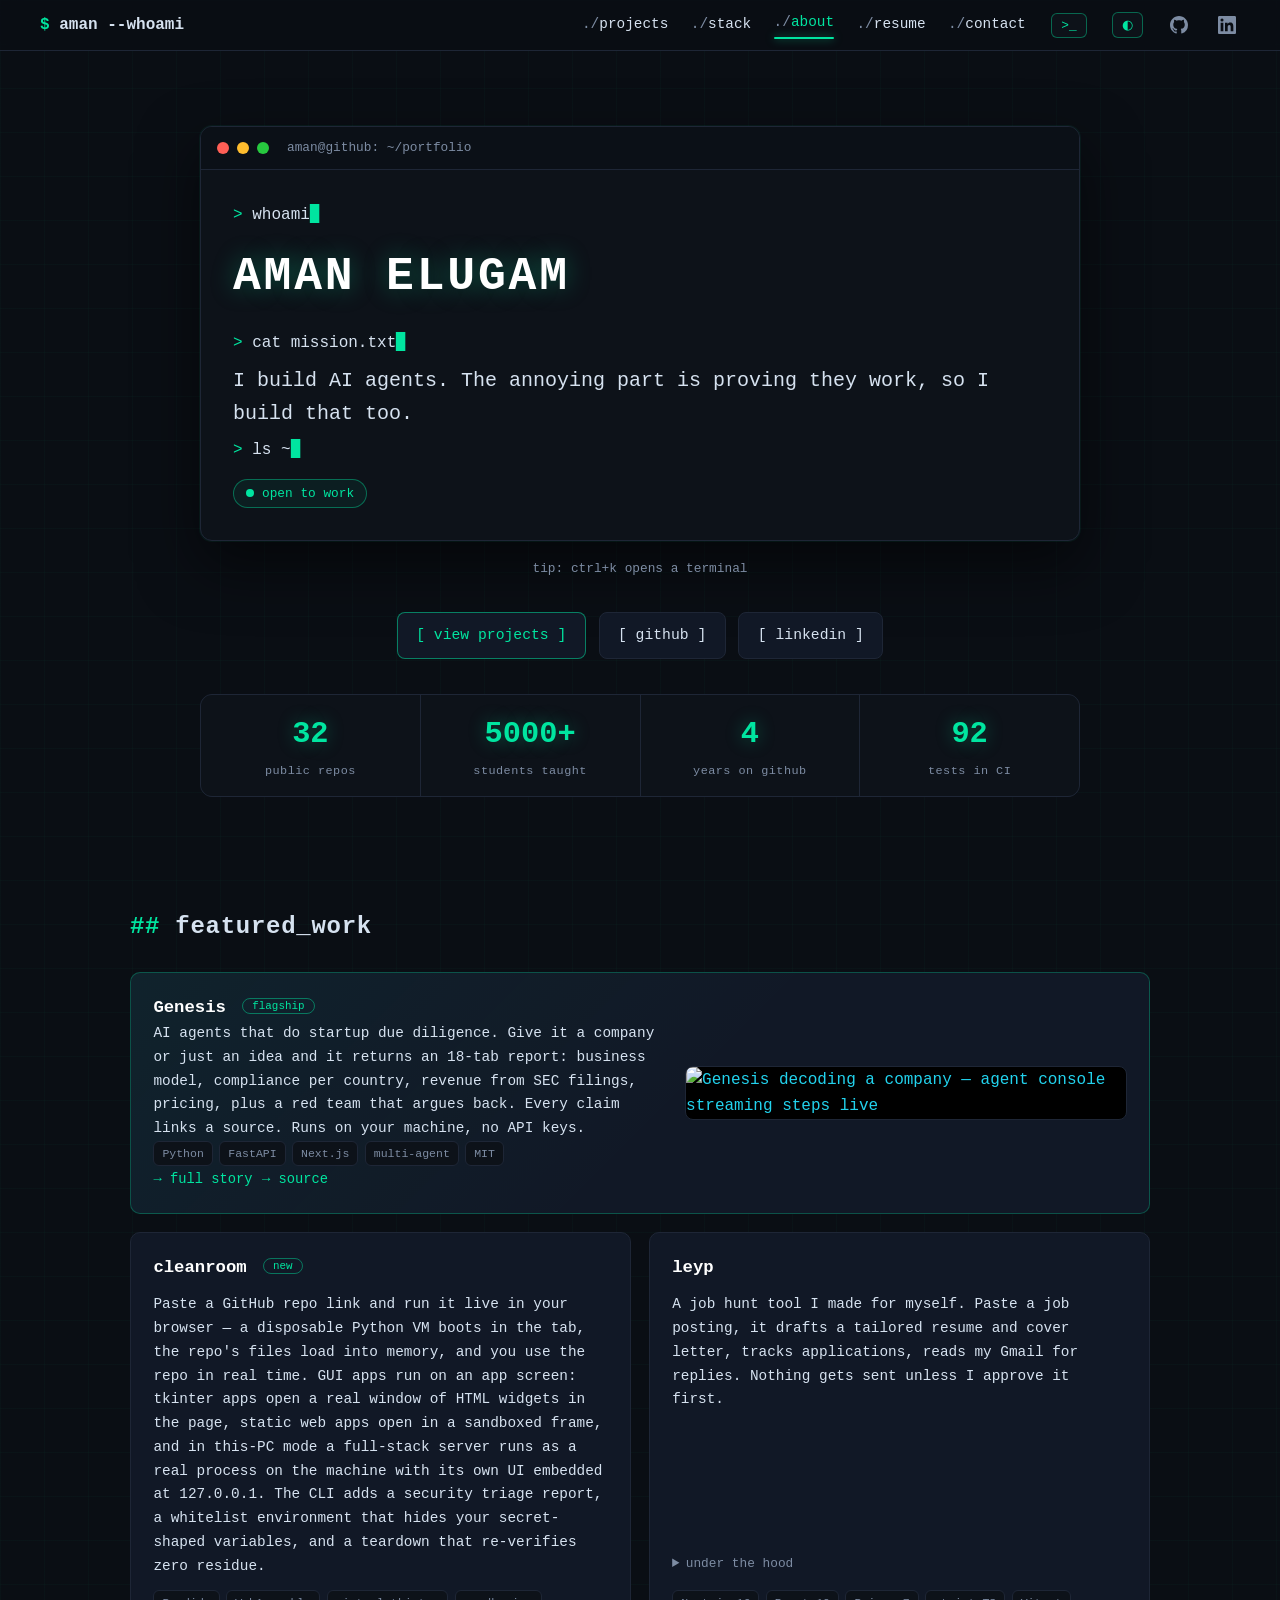
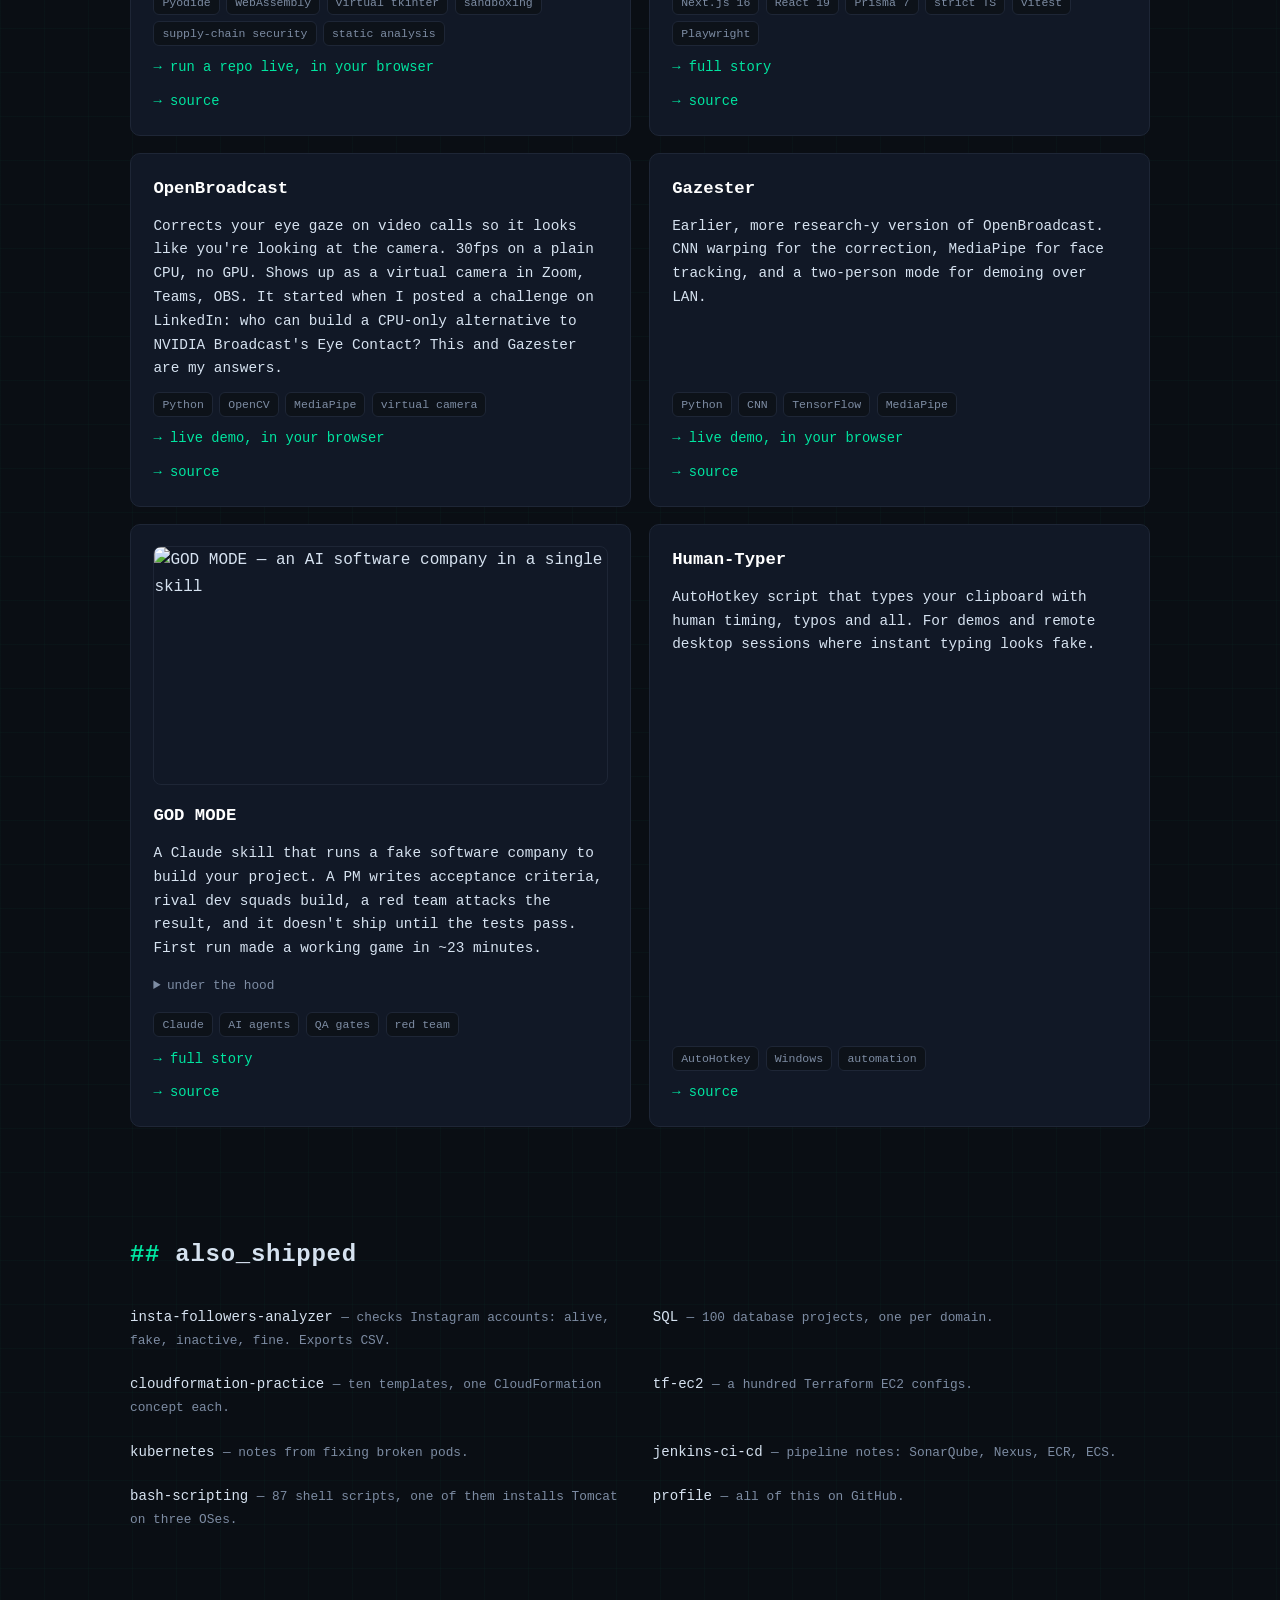
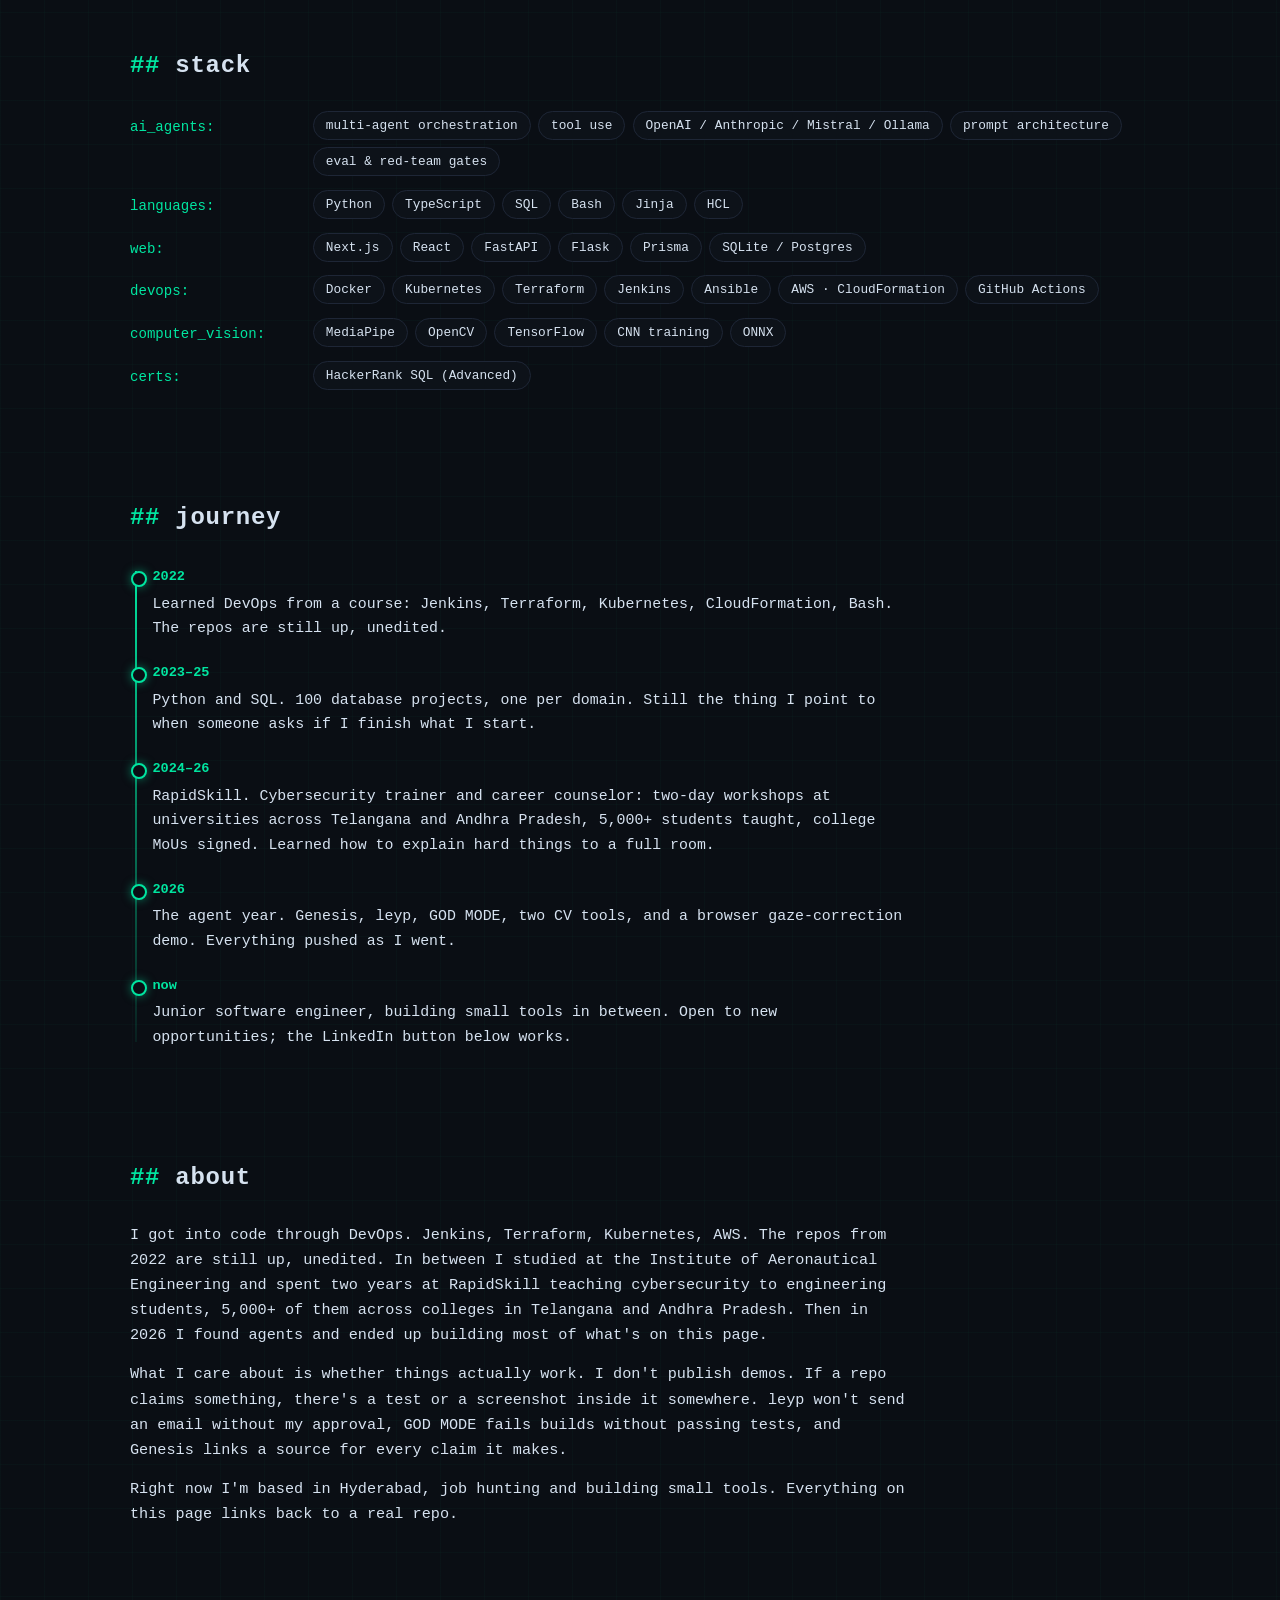
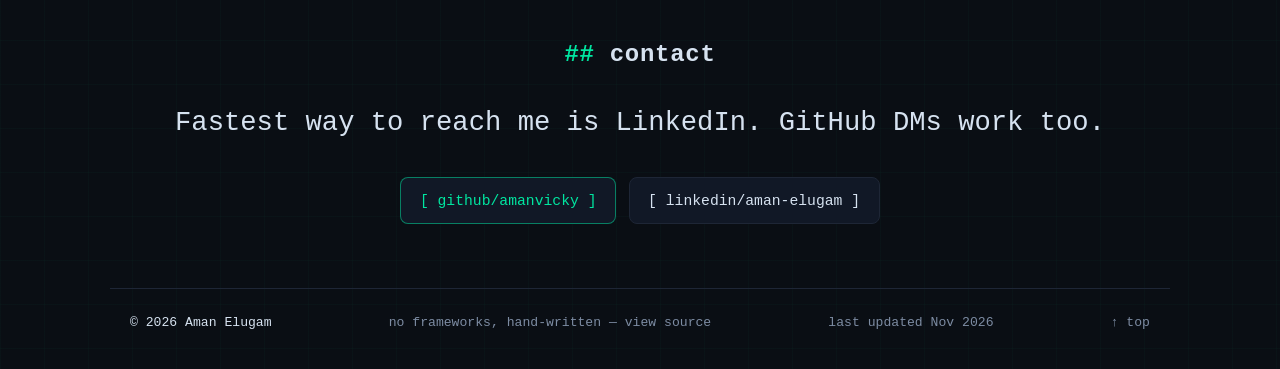
==== index.html @ ccb72e7d "stats: 92 tests in CI (bridge app-proxy test joins); resume syncs to 37" ====
<!DOCTYPE html>
<html lang="en">
<head>
  <meta charset="UTF-8">
  <meta name="viewport" content="width=device-width, initial-scale=1.0">
  <title>Aman Elugam — Agentic AI Engineer</title>
  <meta name="description" content="AI agents and tools by Aman Elugam: Genesis, leyp, GOD MODE, OpenBroadcast. All open on GitHub, all tested.">
  <meta name="theme-color" content="#0a0e14">

  <!-- Open Graph / social -->
  <meta property="og:type" content="website">
  <meta property="og:title" content="Aman Elugam — Agentic AI Engineer">
  <meta property="og:description" content="Most AI demos stop at &quot;it should work&quot;. Mine end with test output, screenshots, or a source link.">
  <meta property="og:image" content="https://amanvicky.github.io/og-image.png">
  <meta property="og:url" content="https://amanvicky.github.io/">
  <meta name="twitter:card" content="summary_large_image">
  <meta name="twitter:title" content="Aman Elugam — Agentic AI Engineer">
  <meta name="twitter:description" content="Most AI demos stop at &quot;it should work&quot;. Mine end with test output, screenshots, or a source link.">
  <meta name="twitter:image" content="https://amanvicky.github.io/og-image.png">
  <link rel="preconnect" href="https://api.github.com">
  <link rel="dns-prefetch" href="https://raw.githubusercontent.com">
  <script type="application/ld+json">
  {
    "@context": "https://schema.org",
    "@type": "Person",
    "name": "Aman Elugam",
    "url": "https://amanvicky.github.io/",
    "jobTitle": "Agentic AI Engineer",
    "sameAs": ["https://github.com/amanvicky", "https://www.linkedin.com/in/aman-elugam/"],
    "knowsAbout": ["AI agents", "Python", "TypeScript", "FastAPI", "Next.js", "DevOps", "Computer Vision"]
  }
  </script>

  <link rel="icon" href="data:image/svg+xml,%3Csvg xmlns='http://www.w3.org/2000/svg' viewBox='0 0 64 64'%3E%3Crect width='64' height='64' rx='12' fill='%230a0e14'/%3E%3Ctext x='12' y='42' font-family='monospace' font-size='26' fill='%2300e5a0'%3E%26gt;_%3C/text%3E%3C/svg%3E">
  <link rel="stylesheet" href="styles.css?v=8">
</head>
<body>

  <nav class="nav" id="top">
    <a class="nav-logo" href="#top"><span class="prompt">$</span> aman --whoami</a>
    <div class="nav-links">
      <a href="#projects"><span class="dim">./</span>projects</a>
      <a href="#stack"><span class="dim">./</span>stack</a>
      <a href="#about"><span class="dim">./</span>about</a>
      <a href="resume.html"><span class="dim">./</span>resume</a>
      <a href="#contact"><span class="dim">./</span>contact</a>
      <button class="nav-term" id="termBtn" aria-label="Open interactive terminal (Ctrl+K)">&gt;_</button>
      <button class="nav-term" id="themeBtn" aria-label="Change theme">◐</button>
      <a class="nav-icon" href="https://github.com/amanvicky" target="_blank" rel="noopener" aria-label="GitHub">
        <svg width="18" height="18" viewBox="0 0 16 16" fill="currentColor" aria-hidden="true"><path d="M8 0C3.58 0 0 3.58 0 8c0 3.54 2.29 6.53 5.47 7.59.4.07.55-.17.55-.38 0-.19-.01-.82-.01-1.49-2.01.37-2.53-.49-2.69-.94-.09-.23-.48-.94-.82-1.13-.28-.15-.68-.52-.01-.53.63-.01 1.08.58 1.23.82.72 1.21 1.87.87 2.33.66.07-.52.28-.87.51-1.07-1.78-.2-3.64-.89-3.64-3.95 0-.87.31-1.59.82-2.15-.08-.2-.36-1.02.08-2.12 0 0 .67-.21 2.2.82.64-.18 1.32-.27 2-.27s1.36.09 2 .27c1.53-1.04 2.2-.82 2.2-.82.44 1.1.16 1.92.08 2.12.51.56.82 1.27.82 2.15 0 3.07-1.87 3.75-3.65 3.95.29.25.54.73.54 1.48 0 1.07-.01 1.93-.01 2.2 0 .21.15.46.55.38A8.01 8.01 0 0 0 16 8c0-4.42-3.58-8-8-8z"/></svg>
      </a>
      <a class="nav-icon" href="https://www.linkedin.com/in/aman-elugam/" target="_blank" rel="noopener" aria-label="LinkedIn">
        <svg width="18" height="18" viewBox="0 0 24 24" fill="currentColor" aria-hidden="true"><path d="M20.45 20.45h-3.55v-5.57c0-1.33-.03-3.04-1.85-3.04-1.86 0-2.14 1.45-2.14 2.94v5.67H9.35V9h3.41v1.56h.05c.47-.9 1.63-1.85 3.36-1.85 3.6 0 4.27 2.37 4.27 5.46v6.28zM5.34 7.43a2.06 2.06 0 1 1 0-4.12 2.06 2.06 0 0 1 0 4.12zM7.12 20.45H3.55V9h3.57v11.45zM22.22 0H1.77C.79 0 0 .77 0 1.72v20.55C0 23.23.79 24 1.77 24h20.45c.98 0 1.78-.77 1.78-1.73V1.72C24 .77 23.2 0 22.22 0z"/></svg>
      </a>
    </div>
  </nav>

  <header class="hero">
    <div class="terminal reveal">
      <div class="terminal-bar">
        <span class="dot dot-r"></span><span class="dot dot-y"></span><span class="dot dot-g"></span>
        <span class="terminal-title">aman@github: ~/portfolio</span>
      </div>
      <div class="terminal-body">
        <p><span class="prompt">&gt;</span> <span class="boot-cmd" data-cmd="whoami"></span><span class="cursor" aria-hidden="true">▊</span></p>
        <h1 class="hero-name boot-block">AMAN ELUGAM</h1>
        <p><span class="prompt">&gt;</span> <span class="boot-cmd" data-cmd="cat mission.txt"></span><span class="cursor" aria-hidden="true">▊</span></p>
        <p class="hero-mission boot-block">I build AI agents. The annoying part is proving they work, so I build that too.</p>
        <p><span class="prompt">&gt;</span> <span class="boot-cmd" data-cmd="ls ~/roles"></span><span class="cursor" aria-hidden="true">▊</span><br><span class="typed" data-roles='["agent architect","cv engineer","full-stack builder","devops"]' aria-live="off"></span><noscript>agent architect · cv engineer · full-stack builder · devops</noscript></p>
        <p class="open-badge"><span class="pulse" aria-hidden="true"></span>open to work</p>
      </div>
    </div>
    <p class="term-hint dim reveal">tip: ctrl+k opens a terminal</p>
    <div class="hero-cta reveal">
      <a class="btn btn-primary" href="#projects">[ view projects ]</a>
      <a class="btn" href="https://github.com/amanvicky" target="_blank" rel="noopener">[ github ]</a>
      <a class="btn" href="https://www.linkedin.com/in/aman-elugam/" target="_blank" rel="noopener">[ linkedin ]</a>
    </div>
    <div class="stats reveal" aria-label="GitHub stats">
      <div class="stat"><span class="stat-num" data-stat="repos">32</span><span class="stat-label">public repos</span></div>
      <div class="stat"><span class="stat-num" data-stat="students">5000+</span><span class="stat-label">students taught</span></div>
      <div class="stat"><span class="stat-num" data-stat="years">4</span><span class="stat-label">years on github</span></div>
      <div class="stat"><span class="stat-num" data-stat="tests">92</span><span class="stat-label">tests in CI</span></div>
    </div>
  </header>

  <main>
    <section class="section" id="projects">
      <h2 class="section-title"><span class="prompt">##</span> featured_work</h2>

      <article class="card card-wide reveal" data-repo="Genesis-Business-Decoding-Engine">
        <div class="card-wide-text">
          <div class="card-head">
            <h3>Genesis <span class="badge">flagship</span></h3>
            <span class="stars" data-stars aria-label="GitHub stars"></span>
          </div>
          <p class="card-desc">AI agents that do startup due diligence. Give it a company or just an idea and it returns an 18-tab report: business model, compliance per country, revenue from SEC filings, pricing, plus a red team that argues back. Every claim links a source. Runs on your machine, no API keys.</p>
          <div class="tags">
            <span>Python</span><span>FastAPI</span><span>Next.js</span><span>multi-agent</span><span>MIT</span>
          </div>
          <a class="card-link" href="genesis.html" style="color:var(--green)">→ full story</a>
          <a class="card-link" href="https://github.com/amanvicky/Genesis-Business-Decoding-Engine" target="_blank" rel="noopener">→ source</a>
        </div>
        <a class="card-wide-media" href="https://github.com/amanvicky/Genesis-Business-Decoding-Engine" target="_blank" rel="noopener" aria-label="Open Genesis repository">
          <img src="https://raw.githubusercontent.com/amanvicky/Genesis-Business-Decoding-Engine/main/docs/genesis-demo.gif" alt="Genesis decoding a company — agent console streaming steps live" loading="lazy">
        </a>
      </article>

      <div class="grid">
        <article class="card reveal" data-repo="cleanroom">
          <div class="card-head">
            <h3>cleanroom <span class="badge">new</span></h3>
            <span class="stars" data-stars aria-label="GitHub stars"></span>
          </div>
          <p class="card-desc">Paste a GitHub repo link and run it live in your browser — a disposable Python VM boots in the tab, the repo's files load into memory, and you use the repo in real time. GUI apps run on an app screen: tkinter apps open a real window of HTML widgets in the page, static web apps open in a sandboxed frame, and in this-PC mode a full-stack server runs as a real process on the machine with its own UI embedded at 127.0.0.1. The CLI adds a security triage report, a whitelist environment that hides your secret-shaped variables, and a teardown that re-verifies zero residue.</p>
          <div class="tags"><span>Pyodide</span><span>WebAssembly</span><span>virtual tkinter</span><span>sandboxing</span><span>supply-chain security</span><span>static analysis</span></div>
          <a class="card-link" href="https://amanvicky.github.io/cleanroom/" target="_blank" rel="noopener" style="color:var(--green)">→ run a repo live, in your browser</a>
          <a class="card-link" href="https://github.com/amanvicky/cleanroom" target="_blank" rel="noopener">→ source</a>
        </article>

        <article class="card reveal" data-repo="leyp">
          <div class="card-head">
            <h3>leyp</h3>
            <span class="stars" data-stars aria-label="GitHub stars"></span>
          </div>
          <p class="card-desc">A job hunt tool I made for myself. Paste a job posting, it drafts a tailored resume and cover letter, tracks applications, reads my Gmail for replies. Nothing gets sent unless I approve it first.</p>
          <details class="arch">
            <summary>under the hood</summary>
            <pre>$ leyp
posting → extract requirements → match report → tailored resume + letter
refine  → chat with undo → version history
agent   → nightly scan scores new postings → approve / dismiss queue
inbox   → Gmail sync → reply classification → flagged-gap drafts
guard   → argon2id + JWE sessions · Google OAuth · free/busy calendar</pre>
          </details>
          <div class="tags"><span>Next.js 16</span><span>React 19</span><span>Prisma 7</span><span>strict TS</span><span>Vitest</span><span>Playwright</span></div>
          <a class="card-link" href="leyp.html" style="color:var(--green)">→ full story</a>
          <a class="card-link" href="https://github.com/amanvicky/leyp" target="_blank" rel="noopener">→ source</a>
        </article>

        <article class="card reveal" data-repo="Open-Broadcast">
          <div class="card-head">
            <h3>OpenBroadcast</h3>
            <span class="stars" data-stars aria-label="GitHub stars"></span>
          </div>
          <p class="card-desc">Corrects your eye gaze on video calls so it looks like you're looking at the camera. 30fps on a plain CPU, no GPU. Shows up as a virtual camera in Zoom, Teams, OBS. It started when I posted a challenge on LinkedIn: who can build a CPU-only alternative to NVIDIA Broadcast's Eye Contact? This and Gazester are my answers.</p>
          <div class="tags"><span>Python</span><span>OpenCV</span><span>MediaPipe</span><span>virtual camera</span></div>
          <a class="card-link" href="https://amanvicky.github.io/openbroadcast-web/" target="_blank" rel="noopener" style="color:var(--green)">→ live demo, in your browser</a>
          <a class="card-link" href="https://github.com/amanvicky/Open-Broadcast" target="_blank" rel="noopener">→ source</a>
        </article>

        <article class="card reveal" data-repo="Gazester">
          <div class="card-head">
            <h3>Gazester</h3>
            <span class="stars" data-stars aria-label="GitHub stars"></span>
          </div>
          <p class="card-desc">Earlier, more research-y version of OpenBroadcast. CNN warping for the correction, MediaPipe for face tracking, and a two-person mode for demoing over LAN.</p>
          <div class="tags"><span>Python</span><span>CNN</span><span>TensorFlow</span><span>MediaPipe</span></div>
          <a class="card-link" href="https://amanvicky.github.io/openbroadcast-web/" target="_blank" rel="noopener" style="color:var(--green)">→ live demo, in your browser</a>
          <a class="card-link" href="https://github.com/amanvicky/Gazester" target="_blank" rel="noopener">→ source</a>
        </article>

        <article class="card reveal" data-repo="Skill-God-Mode">
          <img class="card-thumb" src="https://raw.githubusercontent.com/amanvicky/Skill-God-Mode/main/social-card.png" alt="GOD MODE — an AI software company in a single skill" loading="lazy">
          <div class="card-head">
            <h3>GOD MODE</h3>
            <span class="stars" data-stars aria-label="GitHub stars"></span>
          </div>
          <p class="card-desc">A Claude skill that runs a fake software company to build your project. A PM writes acceptance criteria, rival dev squads build, a red team attacks the result, and it doesn't ship until the tests pass. First run made a working game in ~23 minutes.</p>
          <details class="arch">
            <summary>under the hood</summary>
            <pre>$ god-mode "build X"
PM      → machine-checkable acceptance criteria → dod.sh (ship = exit 0)
squads  → rival dev teams race; judge harvests the winner
assault → QA · SRE chaos · security · red team (7 personas) · auditors
CEO     → scores 0–10 against the bar (8.5) · below → fix-list loop
ship    → watcher monitors deps for drift/CVEs · pipeline self-patches</pre>
          </details>
          <div class="tags"><span>Claude</span><span>AI agents</span><span>QA gates</span><span>red team</span></div>
          <a class="card-link" href="godmode.html" style="color:var(--green)">→ full story</a>
          <a class="card-link" href="https://github.com/amanvicky/Skill-God-Mode" target="_blank" rel="noopener">→ source</a>
        </article>

        <article class="card reveal" data-repo="Human-Typer">
          <div class="card-head">
            <h3>Human-Typer</h3>
            <span class="stars" data-stars aria-label="GitHub stars"></span>
          </div>
          <p class="card-desc">AutoHotkey script that types your clipboard with human timing, typos and all. For demos and remote desktop sessions where instant typing looks fake.</p>
          <div class="tags"><span>AutoHotkey</span><span>Windows</span><span>automation</span></div>
          <a class="card-link" href="https://github.com/amanvicky/Human-Typer" target="_blank" rel="noopener">→ source</a>
        </article>
      </div>
    </section>

    <section class="section" id="also">
      <h2 class="section-title"><span class="prompt">##</span> also_shipped</h2>
      <div class="also reveal">
        <a href="https://github.com/amanvicky/Insta-followers-analyzer">insta-followers-analyzer <span class="dim">— checks Instagram accounts: alive, fake, inactive, fine. Exports CSV.</span></a>
        <a href="https://github.com/amanvicky/SQL">SQL <span class="dim">— 100 database projects, one per domain.</span></a>
        <a href="https://github.com/amanvicky/cloudformation-practice">cloudformation-practice <span class="dim">— ten templates, one CloudFormation concept each.</span></a>
        <a href="https://github.com/amanvicky/Tf-EC2">tf-ec2 <span class="dim">— a hundred Terraform EC2 configs.</span></a>
        <a href="https://github.com/amanvicky/kubernetes">kubernetes <span class="dim">— notes from fixing broken pods.</span></a>
        <a href="https://github.com/amanvicky/Jenkins-CI-CD">jenkins-ci-cd <span class="dim">— pipeline notes: SonarQube, Nexus, ECR, ECS.</span></a>
        <a href="https://github.com/amanvicky/Bash-scripting">bash-scripting <span class="dim">— 87 shell scripts, one of them installs Tomcat on three OSes.</span></a>
        <a href="https://github.com/amanvicky/amanvicky">profile <span class="dim">— all of this on GitHub.</span></a>
      </div>
    </section>

    <section class="section" id="stack">
      <h2 class="section-title"><span class="prompt">##</span> stack</h2>
      <div class="stack reveal">
        <div class="stack-row"><span class="stack-key">ai_agents:</span>
          <div class="chips"><span>multi-agent orchestration</span><span>tool use</span><span>OpenAI / Anthropic / Mistral / Ollama</span><span>prompt architecture</span><span>eval &amp; red-team gates</span></div>
        </div>
        <div class="stack-row"><span class="stack-key">languages:</span>
          <div class="chips"><span>Python</span><span>TypeScript</span><span>SQL</span><span>Bash</span><span>Jinja</span><span>HCL</span></div>
        </div>
        <div class="stack-row"><span class="stack-key">web:</span>
          <div class="chips"><span>Next.js</span><span>React</span><span>FastAPI</span><span>Flask</span><span>Prisma</span><span>SQLite / Postgres</span></div>
        </div>
        <div class="stack-row"><span class="stack-key">devops:</span>
          <div class="chips"><span>Docker</span><span>Kubernetes</span><span>Terraform</span><span>Jenkins</span><span>Ansible</span><span>AWS · CloudFormation</span><span>GitHub Actions</span></div>
        </div>
        <div class="stack-row"><span class="stack-key">computer_vision:</span>
          <div class="chips"><span>MediaPipe</span><span>OpenCV</span><span>TensorFlow</span><span>CNN training</span><span>ONNX</span></div>
        </div>
        <div class="stack-row"><span class="stack-key">certs:</span>
          <div class="chips"><span>HackerRank SQL (Advanced)</span></div>
        </div>
      </div>
    </section>

    <section class="section" id="journey">
      <h2 class="section-title"><span class="prompt">##</span> journey</h2>
      <ol class="timeline reveal">
        <li>
          <span class="tl-year">2022</span>
          <div class="tl-body">Learned DevOps from a course: Jenkins, Terraform, Kubernetes, CloudFormation, Bash. The repos are still up, unedited.</div>
        </li>
        <li>
          <span class="tl-year">2023–25</span>
          <div class="tl-body">Python and SQL. 100 database projects, one per domain. Still the thing I point to when someone asks if I finish what I start.</div>
        </li>
        <li>
          <span class="tl-year">2024–26</span>
          <div class="tl-body">RapidSkill. Cybersecurity trainer and career counselor: two-day workshops at universities across Telangana and Andhra Pradesh, 5,000+ students taught, college MoUs signed. Learned how to explain hard things to a full room.</div>
        </li>
        <li>
          <span class="tl-year">2026</span>
          <div class="tl-body">The agent year. Genesis, leyp, GOD MODE, two CV tools, and a browser gaze-correction demo. Everything pushed as I went.</div>
        </li>
        <li>
          <span class="tl-year">now</span>
          <div class="tl-body">Junior software engineer, building small tools in between. Open to new opportunities; the LinkedIn button below works.</div>
        </li>
      </ol>
    </section>

    <section class="section" id="about">
      <h2 class="section-title"><span class="prompt">##</span> about</h2>
      <div class="about reveal">
        <p>I got into code through DevOps. Jenkins, Terraform, Kubernetes, AWS. The repos from 2022 are still up, unedited. In between I studied at the Institute of Aeronautical Engineering and spent two years at RapidSkill teaching cybersecurity to engineering students, 5,000+ of them across colleges in Telangana and Andhra Pradesh. Then in 2026 I found agents and ended up building most of what's on this page.</p>
        <p>What I care about is whether things actually work. I don't publish demos. If a repo claims something, there's a test or a screenshot inside it somewhere. leyp won't send an email without my approval, GOD MODE fails builds without passing tests, and Genesis links a source for every claim it makes.</p>
        <p>Right now I'm based in Hyderabad, job hunting and building small tools. Everything on this page links back to a real repo.</p>
      </div>
    </section>

    <section class="section section-contact" id="contact">
      <h2 class="section-title"><span class="prompt">##</span> contact</h2>
      <p class="contact-line reveal">Fastest way to reach me is LinkedIn. GitHub DMs work too.</p>
      <div class="hero-cta reveal">
        <a class="btn btn-primary" href="https://github.com/amanvicky" target="_blank" rel="noopener">[ github/amanvicky ]</a>
        <a class="btn" href="https://www.linkedin.com/in/aman-elugam/" target="_blank" rel="noopener">[ linkedin/aman-elugam ]</a>
      </div>
    </section>
  </main>

  <footer class="footer">
    <span>© 2026 Aman Elugam</span>
    <span class="dim">no frameworks, hand-written — <a href="https://github.com/amanvicky/amanvicky.github.io" target="_blank" rel="noopener">view source</a></span>
    <span class="dim">last updated Nov 2026</span>
    <a href="#top" class="dim">↑ top</a>
  </footer>

  <button class="back-top" id="backTop" aria-label="Back to top">↑</button>

  <div class="term-overlay hidden" id="termOverlay" role="dialog" aria-modal="true" aria-label="Interactive terminal">
    <div class="term-window">
      <div class="terminal-bar">
        <span class="dot dot-r"></span><span class="dot dot-y"></span><span class="dot dot-g"></span>
        <span class="terminal-title">visitor@amanvicky: ~ — type 'help'</span>
        <button class="term-close" id="termClose" aria-label="Close terminal">✕</button>
      </div>
      <div class="term-out" id="termOut" aria-live="polite"></div>
      <div class="term-input-row">
        <span class="prompt term-ps1">visitor@amanvicky:~$</span>
        <input id="termInput" autocomplete="off" spellcheck="false" aria-label="Terminal command input">
      </div>
    </div>
  </div>

  <script src="script.js" defer></script>
</body>
</html>
---- styles.css ----
/* ── amanvicky.github.io — dark terminal ─────────────────────────── */
:root {
  --bg: #0a0e14;
  --bg-2: #0d1219;
  --panel: #111826;
  --border: #1e2636;
  --text: #d6e2f0;
  --muted: #7d8ca3;
  --green: #00e5a0;
  --cyan: #22d3ee;
  --amber: #fbbf24;
  --red: #f87171;
  --mono: "Cascadia Code", "JetBrains Mono", "Fira Code", ui-monospace, Consolas, "Courier New", monospace;
  --glow: 0, 229, 160;
  --bar: #0b1017;
  --nav-bg: rgba(10, 14, 20, 0.82);
  --heading: #fff;
}

/* ── themes (data-theme on <body>; terminal is the default) ─────── */
body[data-theme="paper"] {
  --bg: #f6f7f9;
  --bg-2: #ffffff;
  --panel: #ffffff;
  --border: #dfe3ea;
  --text: #16202c;
  --muted: #5a6a80;
  --green: #0a9d6e;
  --cyan: #0e7490;
  --amber: #b45309;
  --red: #dc2626;
  --glow: 10, 157, 110;
  --bar: #eceff3;
  --nav-bg: rgba(255, 255, 255, 0.85);
  --heading: #0d1420;
}
body[data-theme="synth"] {
  --bg: #0b0616;
  --bg-2: #120821;
  --panel: #150b26;
  --border: #2c1d4a;
  --text: #e6dcff;
  --muted: #9a8cc0;
  --green: #c084fc;
  --cyan: #f0abfc;
  --amber: #fbbf24;
  --red: #fb7185;
  --glow: 192, 132, 252;
  --bar: #12081f;
  --nav-bg: rgba(11, 6, 22, 0.82);
  --heading: #ffffff;
}
body[data-theme="ocean"] {
  --bg: #06101c;
  --bg-2: #0a1626;
  --panel: #0c1a2b;
  --border: #1c3350;
  --text: #d5e6f5;
  --muted: #7c93ad;
  --green: #38bdf8;
  --cyan: #22d3ee;
  --amber: #fbbf24;
  --red: #f87171;
  --glow: 56, 189, 248;
  --bar: #081422;
  --nav-bg: rgba(6, 16, 28, 0.82);
  --heading: #ffffff;
}
body[data-theme="ember"] {
  --bg: #120d0a;
  --bg-2: #1a130d;
  --panel: #1d1510;
  --border: #3a2b1d;
  --text: #f0e4d6;
  --muted: #a8977f;
  --green: #f59e0b;
  --cyan: #fb923c;
  --amber: #fbbf24;
  --red: #f87171;
  --glow: 245, 158, 11;
  --bar: #171009;
  --nav-bg: rgba(18, 13, 10, 0.82);
  --heading: #fff7ed;
}
body[data-theme="rose"] {
  --bg: #140a10;
  --bg-2: #1c0f18;
  --panel: #20121c;
  --border: #3d2334;
  --text: #f5e0eb;
  --muted: #b58aa0;
  --green: #fb7185;
  --cyan: #f9a8d4;
  --amber: #fbbf24;
  --red: #f87171;
  --glow: 251, 113, 133;
  --bar: #1a0d16;
  --nav-bg: rgba(20, 10, 16, 0.82);
  --heading: #fff0f6;
}
body[data-theme="mono"] {
  --bg: #0e0e0e;
  --bg-2: #141414;
  --panel: #191919;
  --border: #2a2a2a;
  --text: #e8e8e8;
  --muted: #8f8f8f;
  --green: #ffffff;
  --cyan: #d4d4d4;
  --amber: #bdbdbd;
  --red: #ff6b6b;
  --glow: 255, 255, 255;
  --bar: #0a0a0a;
  --nav-bg: rgba(14, 14, 14, 0.85);
  --heading: #ffffff;
}
body[data-theme="midnight"] {
  --bg: #070b16;
  --bg-2: #0a1020;
  --panel: #0e1528;
  --border: #1f2c4e;
  --text: #dae1f2;
  --muted: #8494b5;
  --green: #fcd34d;
  --cyan: #93c5fd;
  --amber: #fbbf24;
  --red: #f87171;
  --glow: 252, 211, 77;
  --bar: #080d19;
  --nav-bg: rgba(7, 11, 22, 0.82);
  --heading: #fdf3d7;
}
body[data-theme="solar"] {
  --bg: #fdf6e3;
  --bg-2: #fffdf4;
  --panel: #fffaec;
  --border: #e5dcc0;
  --text: #41504f;
  --muted: #83938f;
  --green: #cb4b16;
  --cyan: #268bd2;
  --amber: #b58900;
  --red: #dc322f;
  --glow: 203, 75, 22;
  --bar: #f2ecd7;
  --nav-bg: rgba(253, 246, 227, 0.85);
  --heading: #073642;
}

* { box-sizing: border-box; margin: 0; padding: 0; }

html { scroll-behavior: smooth; }

body {
  font-family: var(--mono);
  background:
    linear-gradient(rgba(var(--glow), 0.025) 1px, transparent 1px),
    linear-gradient(90deg, rgba(var(--glow), 0.025) 1px, transparent 1px),
    var(--bg);
  background-size: 44px 44px, 44px 44px, auto;
  color: var(--text);
  line-height: 1.65;
  -webkit-font-smoothing: antialiased;
}

::selection { background: var(--green); color: #04110b; }

a { color: var(--cyan); text-decoration: none; }
a:hover { text-decoration: underline; text-underline-offset: 3px; }

.dim { color: var(--muted); }
.prompt { color: var(--green); }
.hl { color: var(--green); }
.strike { color: var(--muted); text-decoration: line-through; text-decoration-color: var(--red); }

/* ── nav ─────────────────────────────────────────────────────────── */
.nav {
  position: fixed; inset: 0 0 auto 0; z-index: 50;
  display: flex; align-items: center; justify-content: space-between;
  padding: 0.7rem clamp(1rem, 4vw, 2.5rem);
  background: var(--nav-bg);
  backdrop-filter: blur(10px);
  border-bottom: 1px solid var(--border);
}
.nav-logo { color: var(--text); font-weight: 600; white-space: nowrap; }
.nav-logo:hover { text-decoration: none; color: var(--green); }
.nav-links { display: flex; align-items: center; gap: clamp(0.6rem, 2vw, 1.4rem); font-size: 0.9rem; }
.nav-links > a:not(.nav-icon) { color: var(--text); }
.nav-links > a:not(.nav-icon):hover { color: var(--green); text-decoration: none; }
.nav-icon { color: var(--muted); display: inline-flex; padding: 4px; }
.nav-icon:hover { color: var(--green); }
.nav-links > a.active:not(.nav-icon) { color: var(--green); }
.nav-links > a.active::after {
  content: "";
  display: block;
  height: 2px;
  margin-top: 2px;
  background: var(--green);
  border-radius: 2px;
  box-shadow: 0 0 8px rgba(var(--glow), 0.6);
}

/* ── hero ────────────────────────────────────────────────────────── */
.hero { padding: clamp(6rem, 14vh, 9rem) 1.25rem 3.5rem; max-width: 920px; margin: 0 auto; text-align: center; }

.terminal {
  text-align: left;
  background: var(--bg-2);
  border: 1px solid var(--border);
  border-radius: 12px;
  box-shadow: 0 0 0 1px rgba(var(--glow), 0.06), 0 24px 60px rgba(0, 0, 0, 0.55);
  overflow: hidden;
}
.terminal-bar {
  display: flex; align-items: center; gap: 8px;
  padding: 0.65rem 1rem;
  background: var(--bar);
  border-bottom: 1px solid var(--border);
}
.dot { width: 12px; height: 12px; border-radius: 50%; display: inline-block; }
.dot-r { background: #ff5f56; } .dot-y { background: #ffbd2e; } .dot-g { background: #27c93f; }
.terminal-title { margin-left: 10px; font-size: 0.8rem; color: var(--muted); }
.terminal-body { padding: clamp(1.2rem, 3.5vw, 2rem); display: grid; gap: 0.45rem; font-size: clamp(0.85rem, 2.2vw, 1rem); }

.hero-name {
  font-size: clamp(1.7rem, 6vw, 2.9rem);
  letter-spacing: 0.06em;
  color: var(--heading);
  text-shadow: 0 0 24px rgba(var(--glow), 0.35);
  margin: 0.2rem 0 0.5rem;
}
.hero-mission { font-size: clamp(1rem, 3vw, 1.25rem); color: var(--text); }
.typed { color: var(--amber); }
.cursor { color: var(--green); animation: blink 1.05s steps(1) infinite; }
@keyframes blink { 50% { opacity: 0; } }

.hero-cta { display: flex; flex-wrap: wrap; gap: 0.8rem; justify-content: center; margin-top: 2rem; }
.hero-note { margin-top: 1.4rem; font-size: 0.82rem; }

/* ── boot sequence ───────────────────────────────────────────────── */
.boot-block { transition: opacity 0.4s ease, transform 0.4s ease; }
.boot-hide { opacity: 0; transform: translateY(8px); }
.boot-on { opacity: 1 !important; transform: none !important; }

/* ── live stats strip ────────────────────────────────────────────── */
.stats {
  display: grid;
  grid-template-columns: repeat(4, 1fr);
  gap: 1px;
  margin-top: 2.2rem;
  background: var(--border);
  border: 1px solid var(--border);
  border-radius: 12px;
  overflow: hidden;
}
.stat {
  background: var(--bg-2);
  padding: 0.9rem 0.6rem;
  display: grid;
  gap: 0.15rem;
  justify-items: center;
}
.stat-num {
  font-size: clamp(1.3rem, 4vw, 1.9rem);
  font-weight: 700;
  color: var(--green);
  text-shadow: 0 0 18px rgba(var(--glow), 0.35);
  font-variant-numeric: tabular-nums;
}
.stat-label { font-size: 0.74rem; color: var(--muted); letter-spacing: 0.04em; }

.btn {
  display: inline-block;
  padding: 0.65rem 1.15rem;
  border: 1px solid var(--border);
  border-radius: 8px;
  background: var(--panel);
  color: var(--text);
  font-family: var(--mono);
  font-size: 0.92rem;
  transition: transform 0.15s ease, border-color 0.15s ease, box-shadow 0.15s ease;
}
.btn:hover { text-decoration: none; transform: translateY(-2px); border-color: var(--green); box-shadow: 0 6px 22px rgba(var(--glow), 0.15); }
.btn-primary { border-color: rgba(var(--glow), 0.5); color: var(--green); }

/* ── sections ────────────────────────────────────────────────────── */
.section { max-width: 1060px; margin: 0 auto; padding: clamp(2.2rem, 6vh, 3.5rem) 1.25rem; }
.section-title { font-size: clamp(1.15rem, 3vw, 1.5rem); margin-bottom: 1.6rem; letter-spacing: 0.03em; }

/* ── project cards ───────────────────────────────────────────────── */
.grid { display: grid; grid-template-columns: repeat(2, 1fr); gap: 1.1rem; }

.card {
  display: flex; flex-direction: column; gap: 0.7rem;
  background: var(--panel);
  border: 1px solid var(--border);
  border-radius: 10px;
  padding: 1.3rem 1.4rem;
  transition: transform 0.18s ease, border-color 0.18s ease, box-shadow 0.18s ease;
}
.card:hover {
  transform: translateY(-3px);
  border-color: rgba(var(--glow), 0.55);
  box-shadow: 0 10px 34px rgba(var(--glow), 0.09);
}

.card-head { display: flex; align-items: center; justify-content: space-between; gap: 0.6rem; }
.card h3 { font-size: 1.08rem; color: var(--heading); }
.badge {
  font-size: 0.68rem; font-weight: 400; vertical-align: middle;
  color: var(--green); border: 1px solid rgba(var(--glow), 0.45);
  border-radius: 99px; padding: 1px 9px; margin-left: 6px;
}
.stars { color: var(--amber); font-size: 0.82rem; white-space: nowrap; }
.stars:empty { display: none; }

.card-desc { font-size: 0.9rem; color: var(--text); flex-grow: 1; }
.card-desc strong { color: var(--cyan); font-weight: 600; }

.tags { display: flex; flex-wrap: wrap; gap: 0.4rem; }
.tags span {
  font-size: 0.72rem; color: var(--muted);
  border: 1px solid var(--border); border-radius: 6px;
  padding: 2px 8px; background: var(--bg-2);
}
.card-link { font-size: 0.86rem; color: var(--green); }

/* card thumbnail (only where a real screenshot exists) */
.card-thumb {
  width: 100%;
  border-radius: 8px;
  border: 1px solid var(--border);
  display: block;
  margin-bottom: 0.4rem;
  aspect-ratio: 1200 / 630;
  object-fit: cover;
  object-position: top;
}

/* under-the-hood diagrams */
details.arch { margin: 0.2rem 0 0.3rem; }
details.arch summary {
  cursor: pointer;
  color: var(--muted);
  font-size: 0.8rem;
  user-select: none;
}
details.arch summary:hover { color: var(--green); }
details.arch pre {
  margin-top: 0.55rem;
  padding: 0.8rem 1rem;
  background: var(--bg-2);
  border: 1px solid var(--border);
  border-radius: 8px;
  font-size: 0.76rem;
  line-height: 1.55;
  color: var(--text);
  overflow-x: auto;
}

/* wide flagship card */
.card-wide {
  display: grid; grid-template-columns: 1.15fr 1fr; gap: 1.5rem; align-items: center;
  margin-bottom: 1.1rem;
  border-color: rgba(var(--glow), 0.28);
  background: linear-gradient(135deg, rgba(var(--glow), 0.05), transparent 55%), var(--panel);
}
.card-wide:hover { border-color: rgba(var(--glow), 0.6); }
.card-wide-media img {
  width: 100%; border-radius: 8px; border: 1px solid var(--border);
  display: block; background: #000;
}

/* ── also shipped ────────────────────────────────────────────────── */
.also { display: grid; grid-template-columns: repeat(2, 1fr); gap: 0.55rem 1.6rem; font-size: 0.88rem; }
.also a { color: var(--text); padding: 0.35rem 0; border-bottom: 1px dashed transparent; }
.also a:hover { color: var(--green); text-decoration: none; border-bottom-color: rgba(var(--glow), 0.4); }
.also .dim { font-size: 0.8rem; }

/* ── stack ───────────────────────────────────────────────────────── */
.stack { display: grid; gap: 0.85rem; }
.stack-row { display: grid; grid-template-columns: 170px 1fr; gap: 0.8rem; align-items: start; }
.stack-key { color: var(--green); font-size: 0.88rem; padding-top: 5px; }
.chips { display: flex; flex-wrap: wrap; gap: 0.45rem; }
.chips span {
  font-size: 0.8rem; color: var(--text);
  background: var(--bg-2); border: 1px solid var(--border);
  border-radius: 99px; padding: 3px 12px;
}

/* ── about / contact ─────────────────────────────────────────────── */
.about { display: grid; gap: 0.9rem; max-width: 780px; font-size: 0.95rem; }
.about .hl { font-weight: 600; }

/* ── journey timeline ────────────────────────────────────────────── */
.timeline {
  list-style: none;
  max-width: 780px;
  display: grid;
  gap: 1.15rem;
  position: relative;
  padding-left: 1.4rem;
}
.timeline::before {
  content: "";
  position: absolute;
  left: 5px;
  top: 8px;
  bottom: 8px;
  width: 2px;
  background: linear-gradient(var(--green), rgba(var(--glow), 0.08));
}
.timeline li { position: relative; }
.timeline li::before {
  content: "";
  position: absolute;
  left: calc(-1.4rem + 1px);
  top: 8px;
  width: 12px;
  height: 12px;
  border-radius: 50%;
  background: var(--bg);
  border: 2px solid var(--green);
  box-shadow: 0 0 10px rgba(var(--glow), 0.5);
}
.tl-year {
  display: inline-block;
  color: var(--green);
  font-size: 0.85rem;
  font-weight: 700;
  margin-bottom: 0.2rem;
}
.tl-body { font-size: 0.93rem; }
.tl-body strong { color: var(--cyan); }

/* ── back to top ─────────────────────────────────────────────────── */
.back-top {
  position: fixed;
  right: 1.2rem;
  bottom: 1.2rem;
  z-index: 60;
  width: 44px;
  height: 44px;
  border-radius: 10px;
  border: 1px solid rgba(var(--glow), 0.5);
  background: var(--nav-bg);
  color: var(--green);
  font-family: var(--mono);
  font-size: 1.1rem;
  cursor: pointer;
  opacity: 0;
  transform: translateY(10px);
  pointer-events: none;
  transition: opacity 0.25s ease, transform 0.25s ease, box-shadow 0.25s ease;
}
.back-top.show { opacity: 1; transform: none; pointer-events: auto; }
.back-top:hover { box-shadow: 0 6px 22px rgba(var(--glow), 0.25); }

/* ── open-to-opportunities badge + terminal hint ─────────────────── */
.open-badge {
  display: inline-flex;
  align-items: center;
  gap: 8px;
  justify-self: start;
  font-size: 0.8rem;
  color: var(--green);
  border: 1px solid rgba(var(--glow), 0.4);
  background: rgba(var(--glow), 0.06);
  border-radius: 99px;
  padding: 3px 12px;
  margin-top: 0.5rem;
}
.open-badge .pulse {
  width: 8px;
  height: 8px;
  border-radius: 50%;
  background: var(--green);
  animation: pulse 1.8s ease infinite;
}
@keyframes pulse {
  0% { box-shadow: 0 0 0 0 rgba(var(--glow), 0.55); }
  70% { box-shadow: 0 0 0 8px rgba(var(--glow), 0); }
  100% { box-shadow: 0 0 0 0 rgba(var(--glow), 0); }
}
.term-hint { margin-top: 1.1rem; font-size: 0.8rem; text-align: center; }
.term-hint kbd {
  font-family: var(--mono);
  border: 1px solid var(--border);
  border-bottom-width: 2px;
  border-radius: 5px;
  padding: 1px 6px;
  background: var(--bg-2);
  color: var(--text);
}
.hint-term, .nav-term {
  font-family: var(--mono);
  color: var(--green);
  background: var(--bg-2);
  border: 1px solid rgba(var(--glow), 0.4);
  border-radius: 6px;
  cursor: pointer;
  padding: 2px 8px;
  font-size: 0.8rem;
}
.nav-term { margin-left: 0.2rem; padding: 4px 9px; }
.hint-term:hover, .nav-term:hover { background: rgba(var(--glow), 0.12); }

/* ── interactive terminal overlay ────────────────────────────────── */
.term-overlay {
  position: fixed;
  inset: 0;
  z-index: 100;
  background: rgba(4, 7, 11, 0.78);
  backdrop-filter: blur(6px);
  display: grid;
  place-items: center;
  padding: 1.2rem;
}
.term-overlay.hidden { display: none; }
.term-window {
  width: min(860px, 100%);
  height: min(560px, 90vh);
  display: flex;
  flex-direction: column;
  background: var(--bg-2);
  border: 1px solid rgba(var(--glow), 0.35);
  border-radius: 12px;
  box-shadow: 0 0 0 1px rgba(var(--glow), 0.08), 0 30px 80px rgba(0, 0, 0, 0.65);
  overflow: hidden;
}
.term-window .terminal-bar { flex: none; }
.term-close {
  margin-left: auto;
  background: none;
  border: none;
  color: var(--muted);
  font-size: 0.9rem;
  cursor: pointer;
  padding: 2px 6px;
  border-radius: 6px;
}
.term-close:hover { color: var(--red); background: rgba(248, 113, 113, 0.12); }
.term-out {
  flex: 1;
  overflow-y: auto;
  padding: 1rem 1.2rem;
  font-size: 0.86rem;
  line-height: 1.6;
}
.term-line { white-space: pre-wrap; word-break: break-word; }
.term-line.t-in { color: var(--cyan); margin-top: 0.45rem; }
.term-line.t-ok { color: var(--green); }
.term-line.t-err { color: var(--red); }
.term-line.t-dim { color: var(--muted); }
.term-input-row {
  flex: none;
  display: flex;
  align-items: center;
  gap: 10px;
  padding: 0.85rem 1.2rem;
  border-top: 1px solid var(--border);
  background: var(--bar);
}
.term-ps1 { font-size: 0.82rem; white-space: nowrap; }
.term-input-row input {
  flex: 1;
  background: none;
  border: none;
  outline: none;
  color: var(--text);
  font-family: var(--mono);
  font-size: 0.9rem;
}

.section-contact { text-align: center; padding-bottom: 4rem; }
.contact-line { font-size: clamp(1.2rem, 4vw, 1.7rem); margin-bottom: 1.6rem; }

/* ── footer ──────────────────────────────────────────────────────── */
.footer {
  display: flex; flex-wrap: wrap; gap: 1rem; justify-content: space-between; align-items: center;
  max-width: 1060px; margin: 0 auto;
  padding: 1.4rem 1.25rem 2.2rem;
  border-top: 1px solid var(--border);
  font-size: 0.82rem;
}
.footer a { color: var(--muted); }
.footer a:hover { color: var(--green); }

/* ── reveal animation ────────────────────────────────────────────── */
.reveal { opacity: 0; transform: translateY(14px); transition: opacity 0.55s ease, transform 0.55s ease; }
.reveal.visible { opacity: 1; transform: none; }

/* ── responsive ──────────────────────────────────────────────────── */
@media (max-width: 780px) {
  .nav { flex-wrap: wrap; row-gap: 0.15rem; padding-top: 0.55rem; padding-bottom: 0.55rem; }
  .card-wide { grid-template-columns: 1fr; }
  .grid { grid-template-columns: 1fr; }
  .also { grid-template-columns: 1fr; }
  .stack-row { grid-template-columns: 1fr; gap: 0.3rem; }
  .nav-links > a:not(.nav-icon) { font-size: 0.72rem; }
  .nav-links { gap: 0.55rem; }
  .stats { grid-template-columns: repeat(2, 1fr); }
  .nav-links > a.active::after { display: none; }
}

@media (prefers-reduced-motion: reduce) {
  html { scroll-behavior: auto; }
  .reveal { opacity: 1; transform: none; transition: none; }
  .cursor { animation: none; }
  .btn:hover { transform: none; }
  .card:hover { transform: none; }
  .boot-hide { opacity: 1; transform: none; }
  .open-badge .pulse { animation: none; }
}
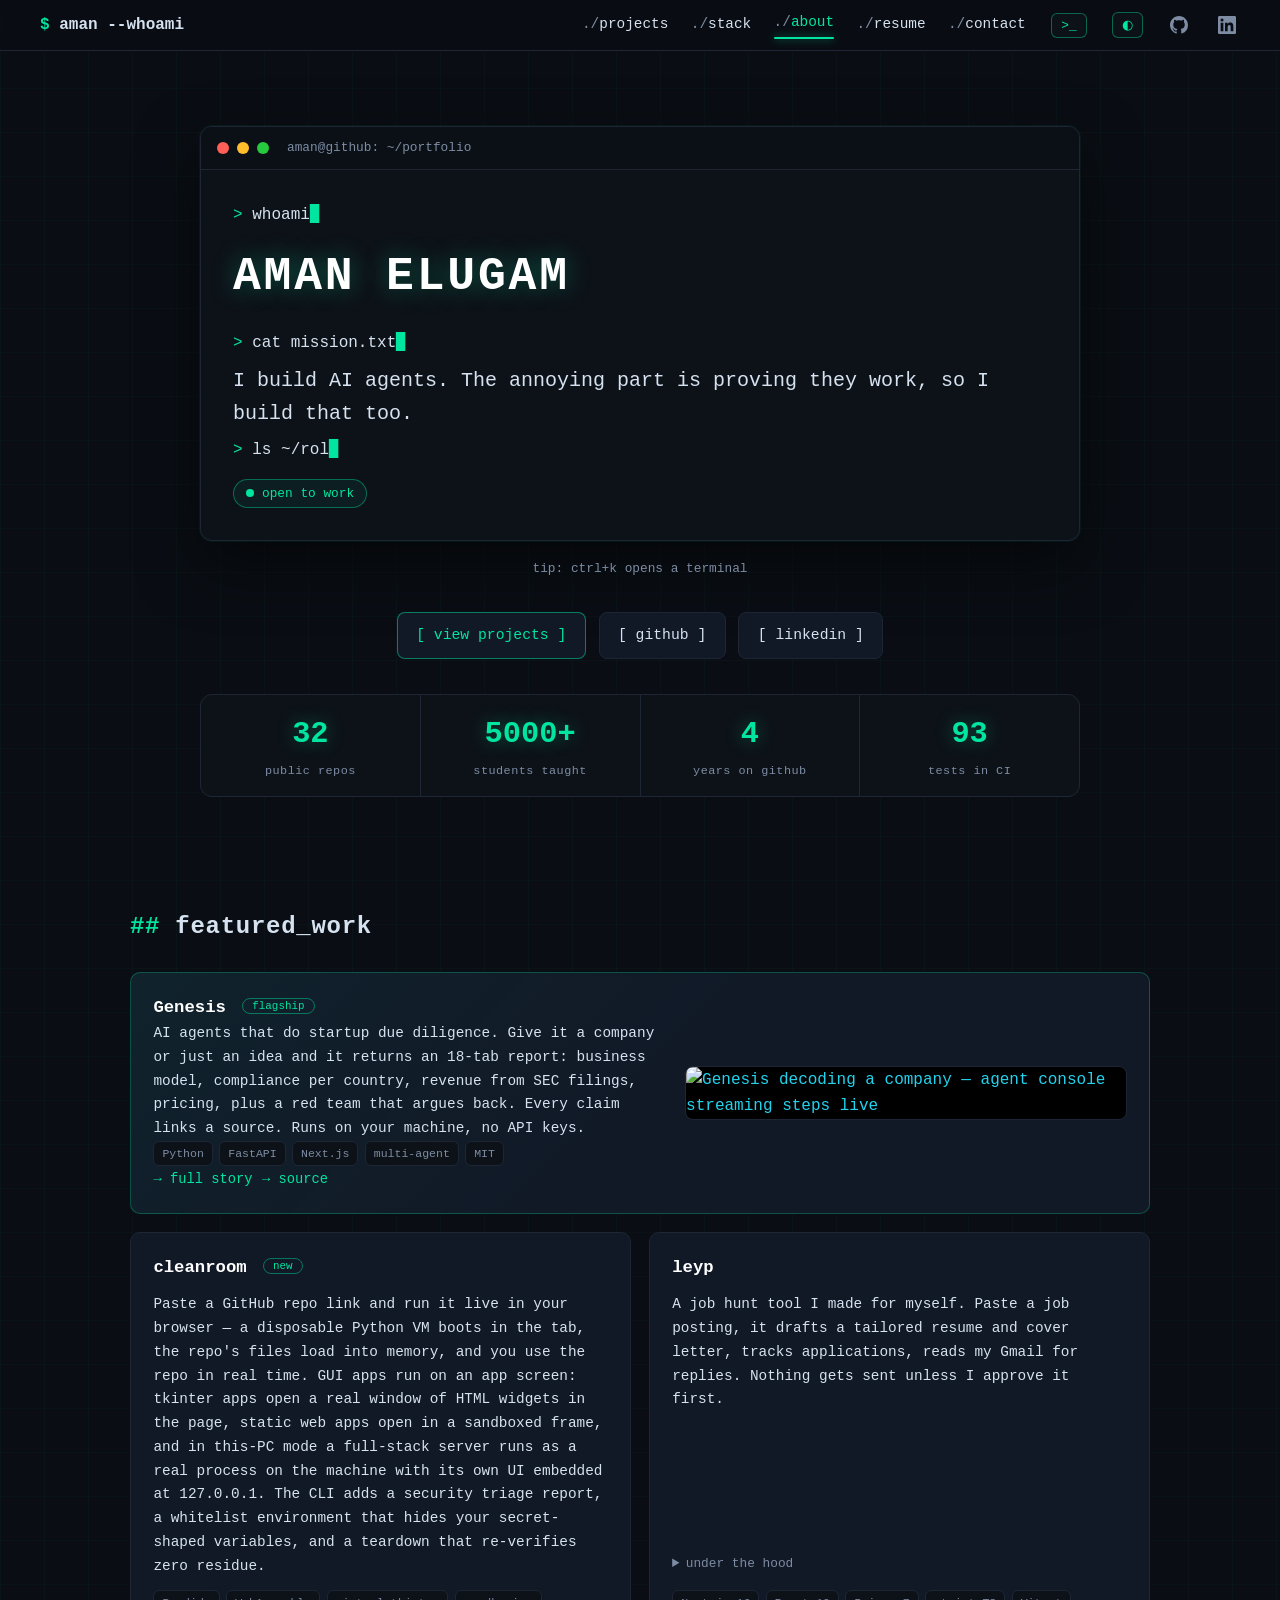
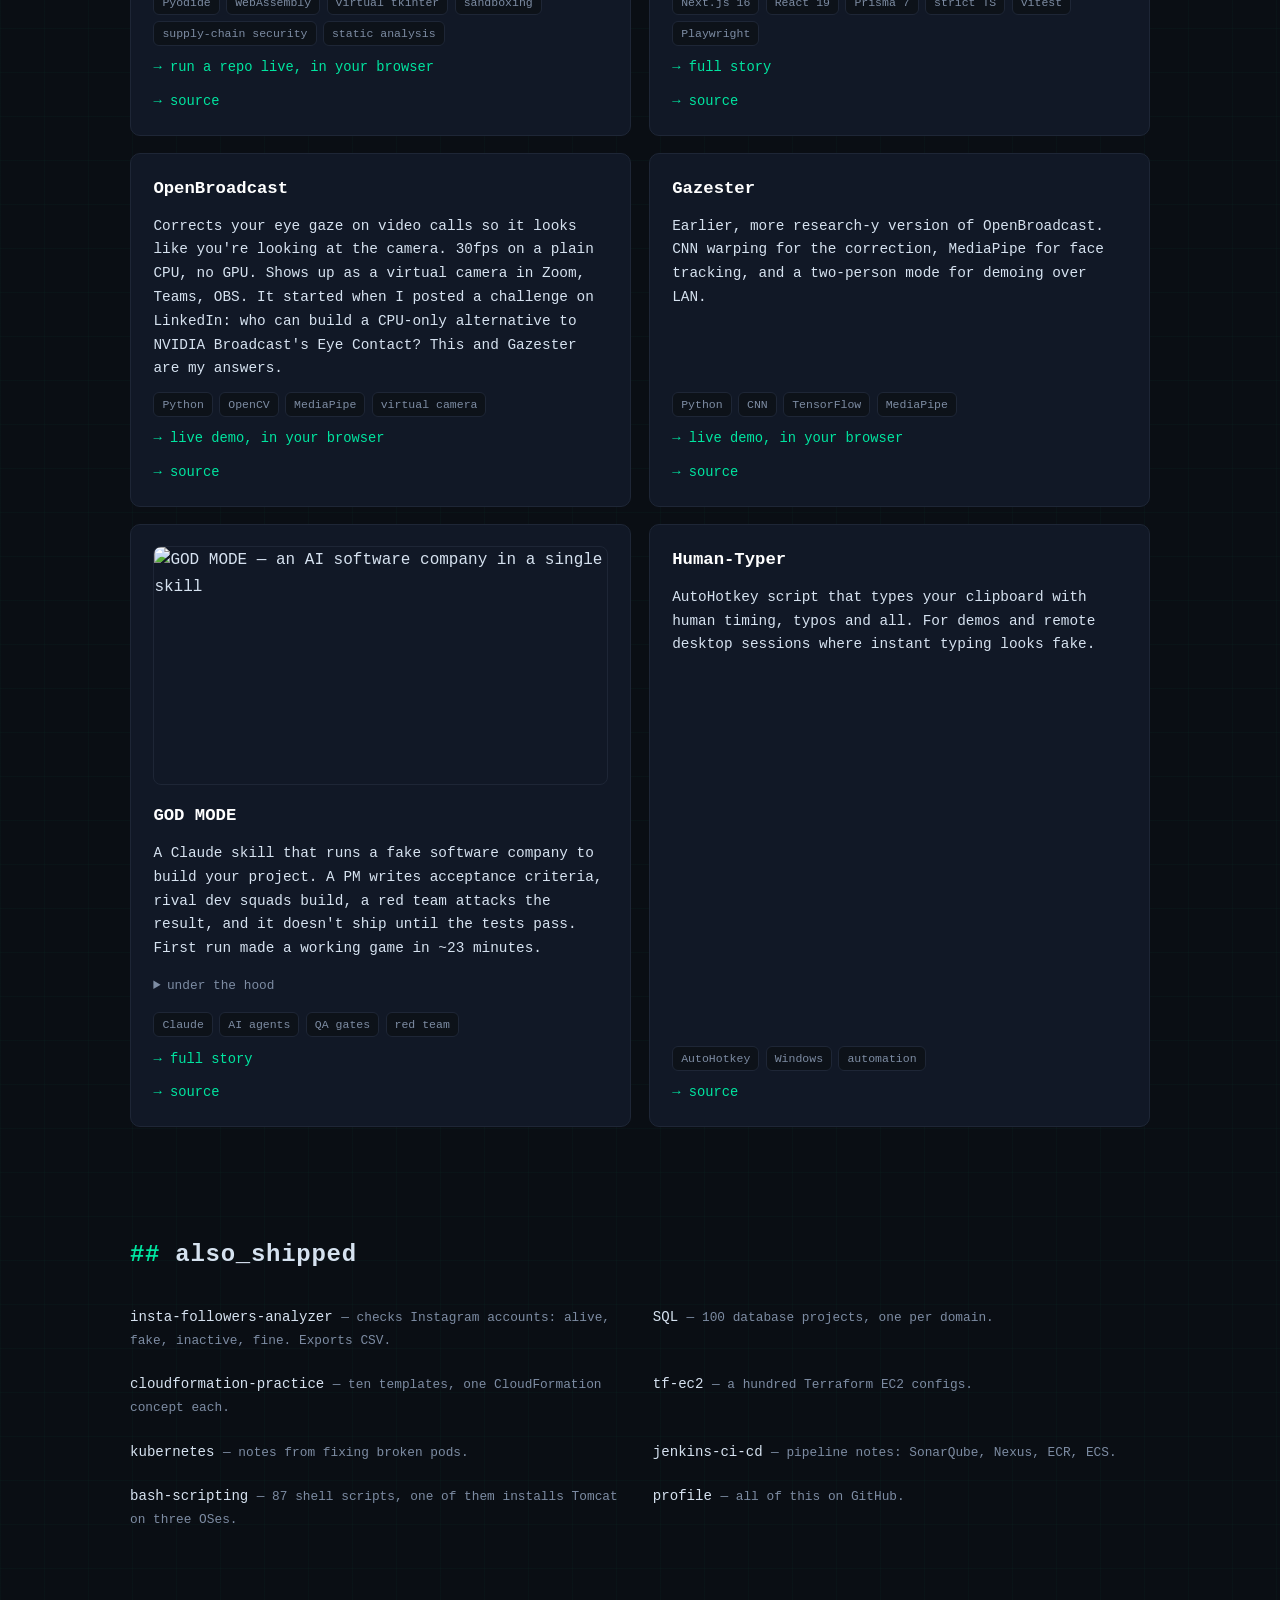
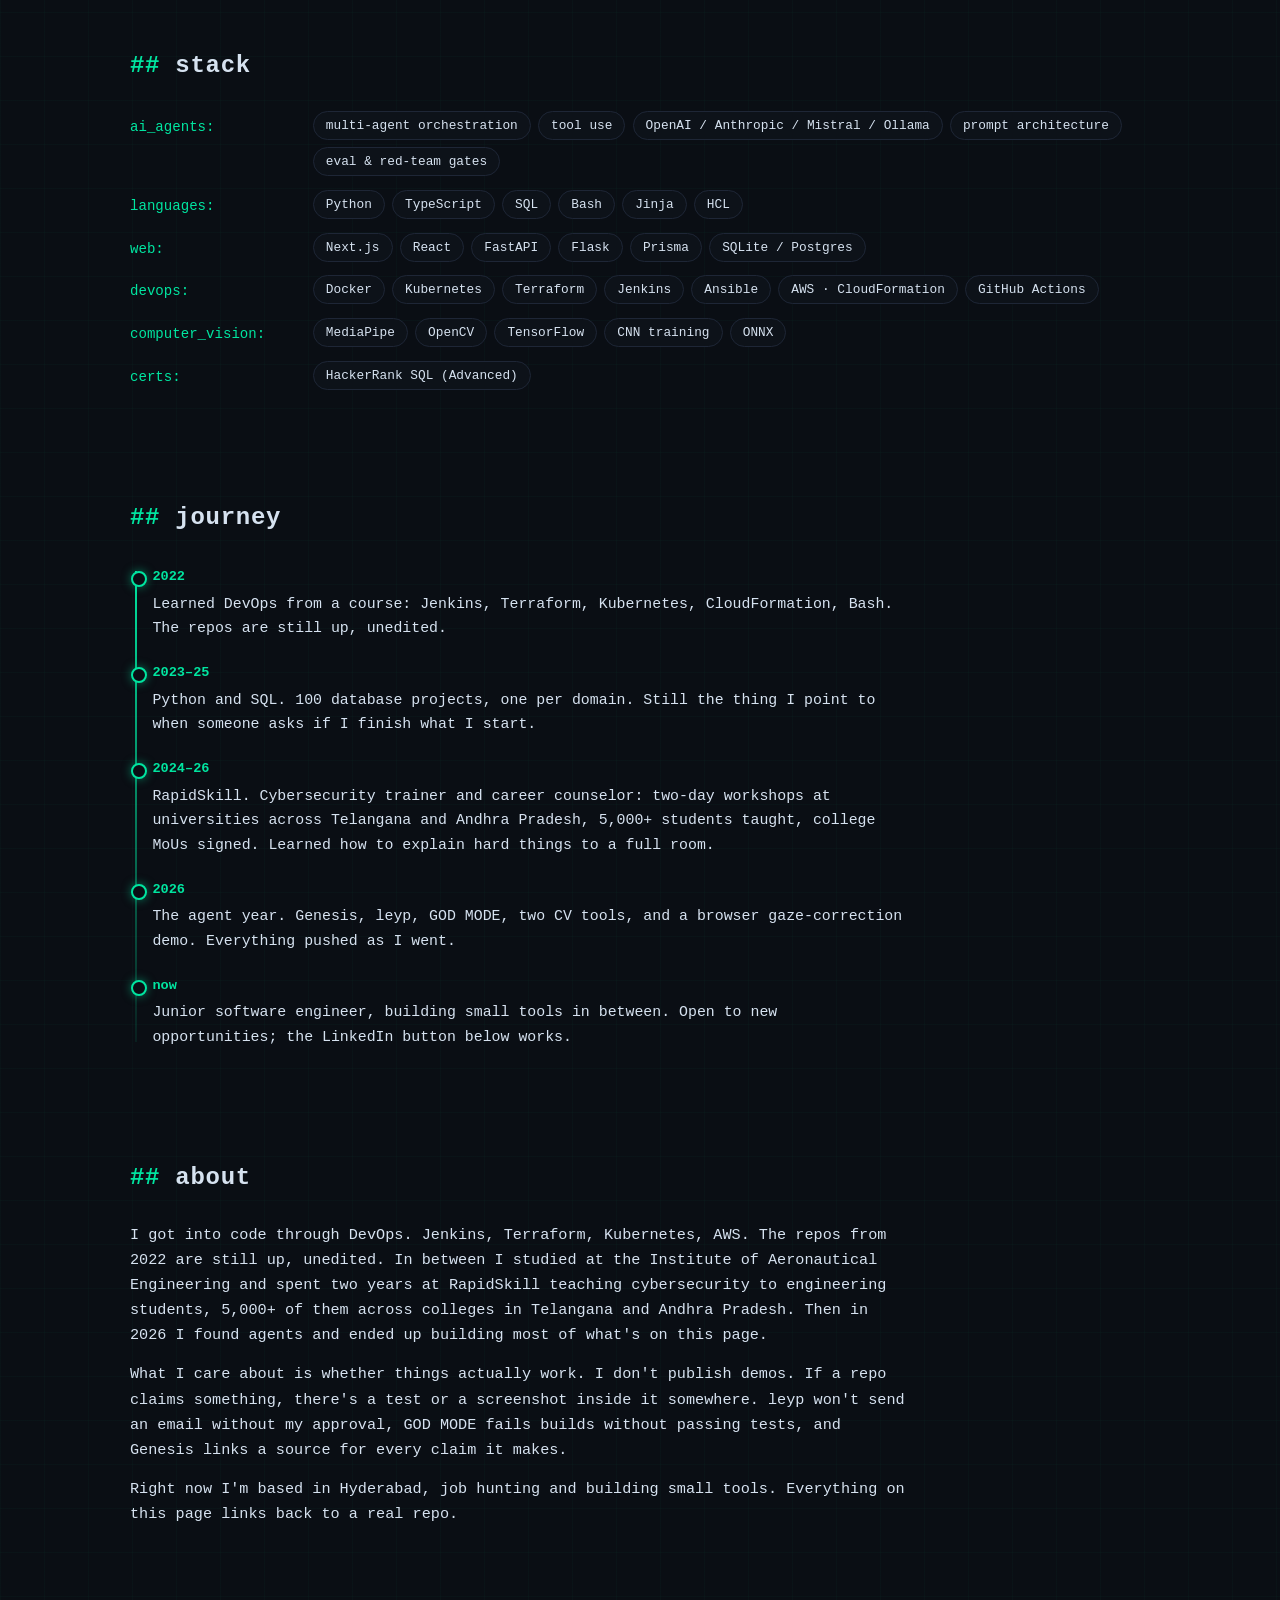
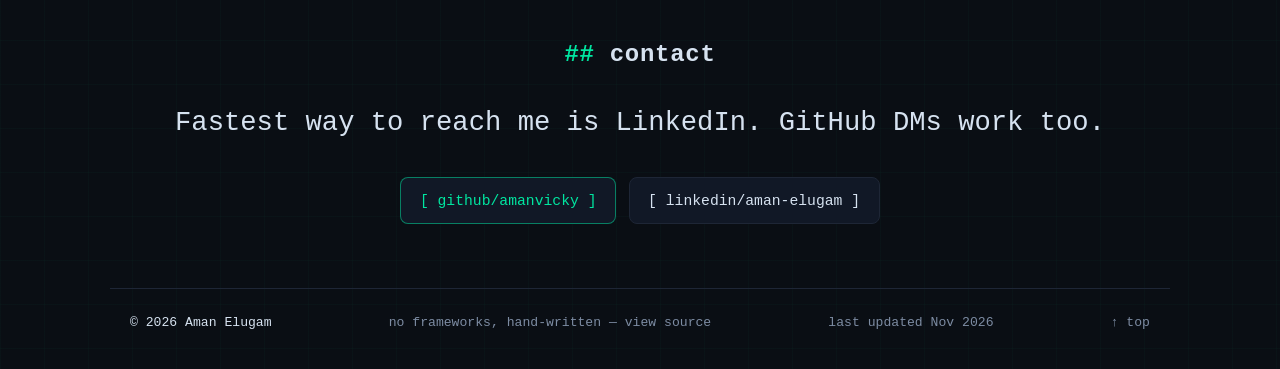
==== commit dbc45409: "stats: 93 tests in CI (bridge PNA-header test joins); resume syncs to 38" ====
--- a/index.html
+++ b/index.html
@@ -80,7 +80,7 @@
       <div class="stat"><span class="stat-num" data-stat="repos">32</span><span class="stat-label">public repos</span></div>
       <div class="stat"><span class="stat-num" data-stat="students">5000+</span><span class="stat-label">students taught</span></div>
       <div class="stat"><span class="stat-num" data-stat="years">4</span><span class="stat-label">years on github</span></div>
-      <div class="stat"><span class="stat-num" data-stat="tests">92</span><span class="stat-label">tests in CI</span></div>
+      <div class="stat"><span class="stat-num" data-stat="tests">93</span><span class="stat-label">tests in CI</span></div>
     </div>
   </header>
 
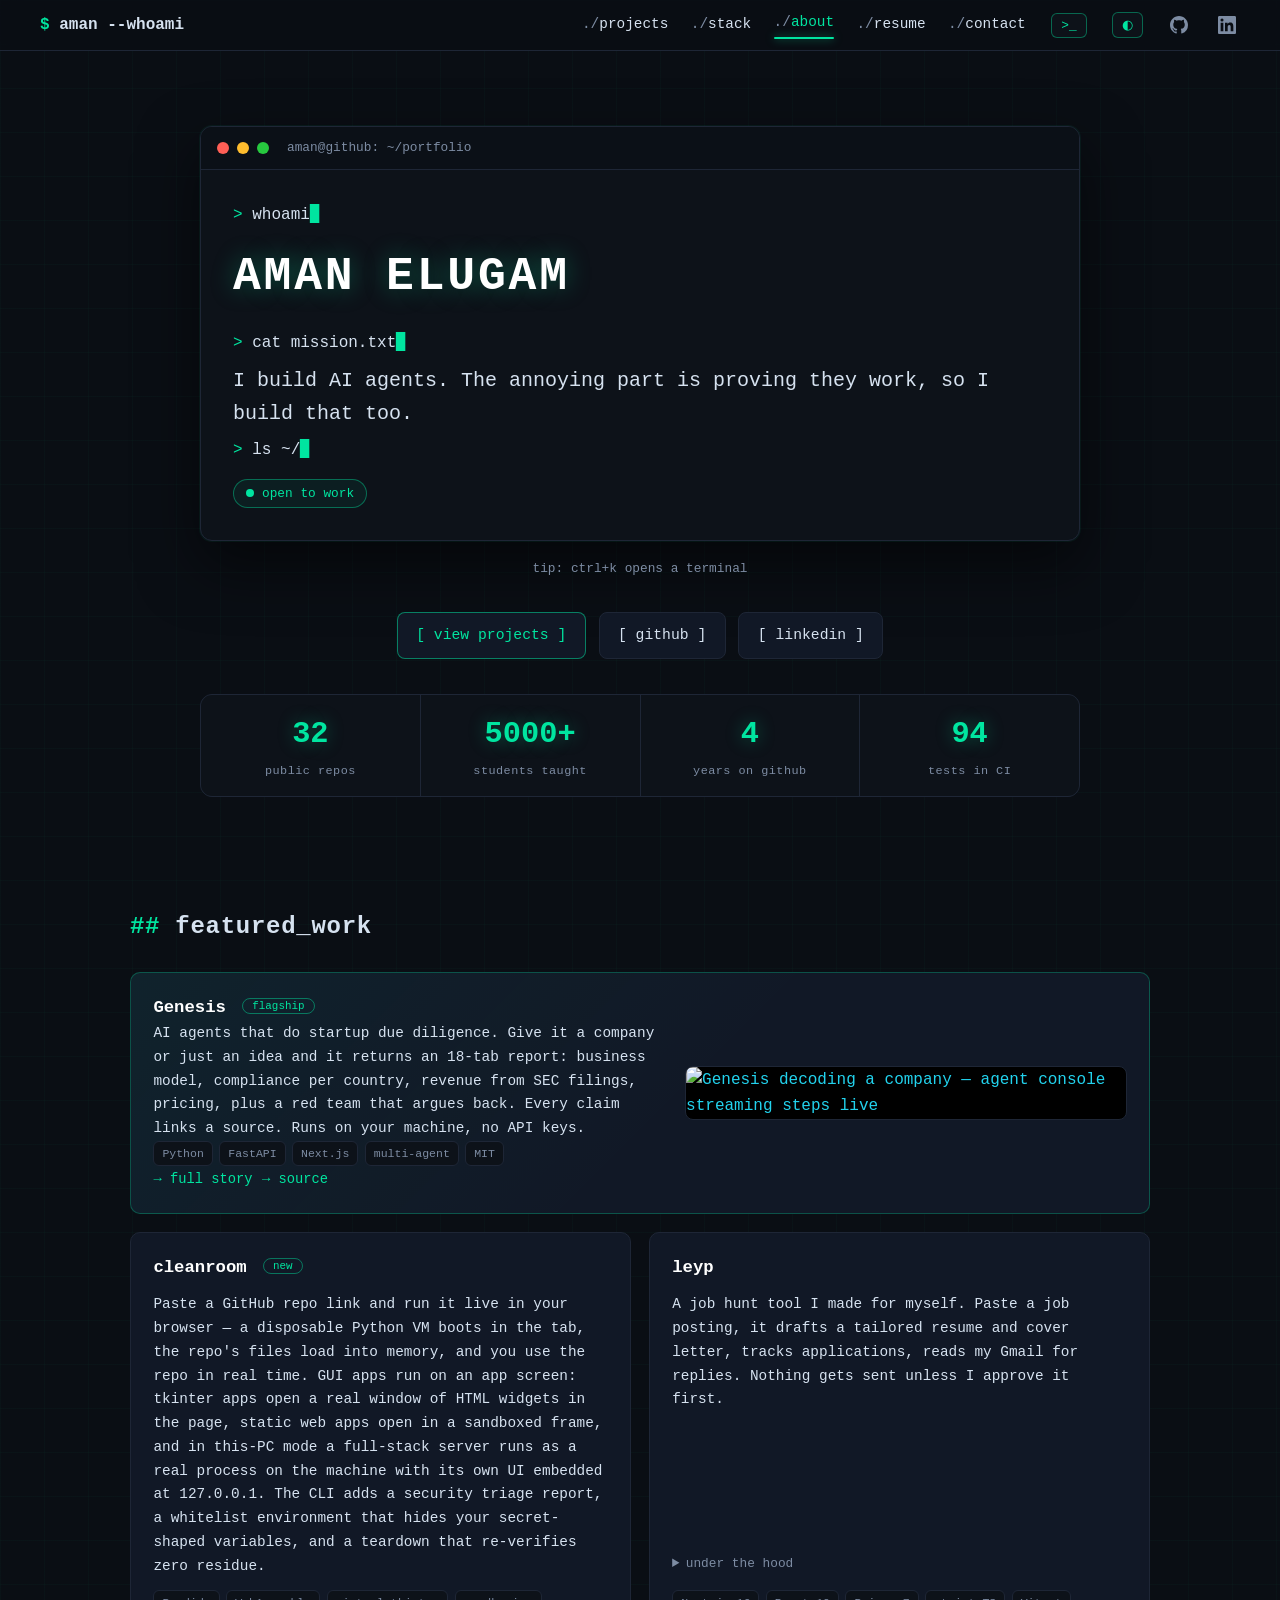
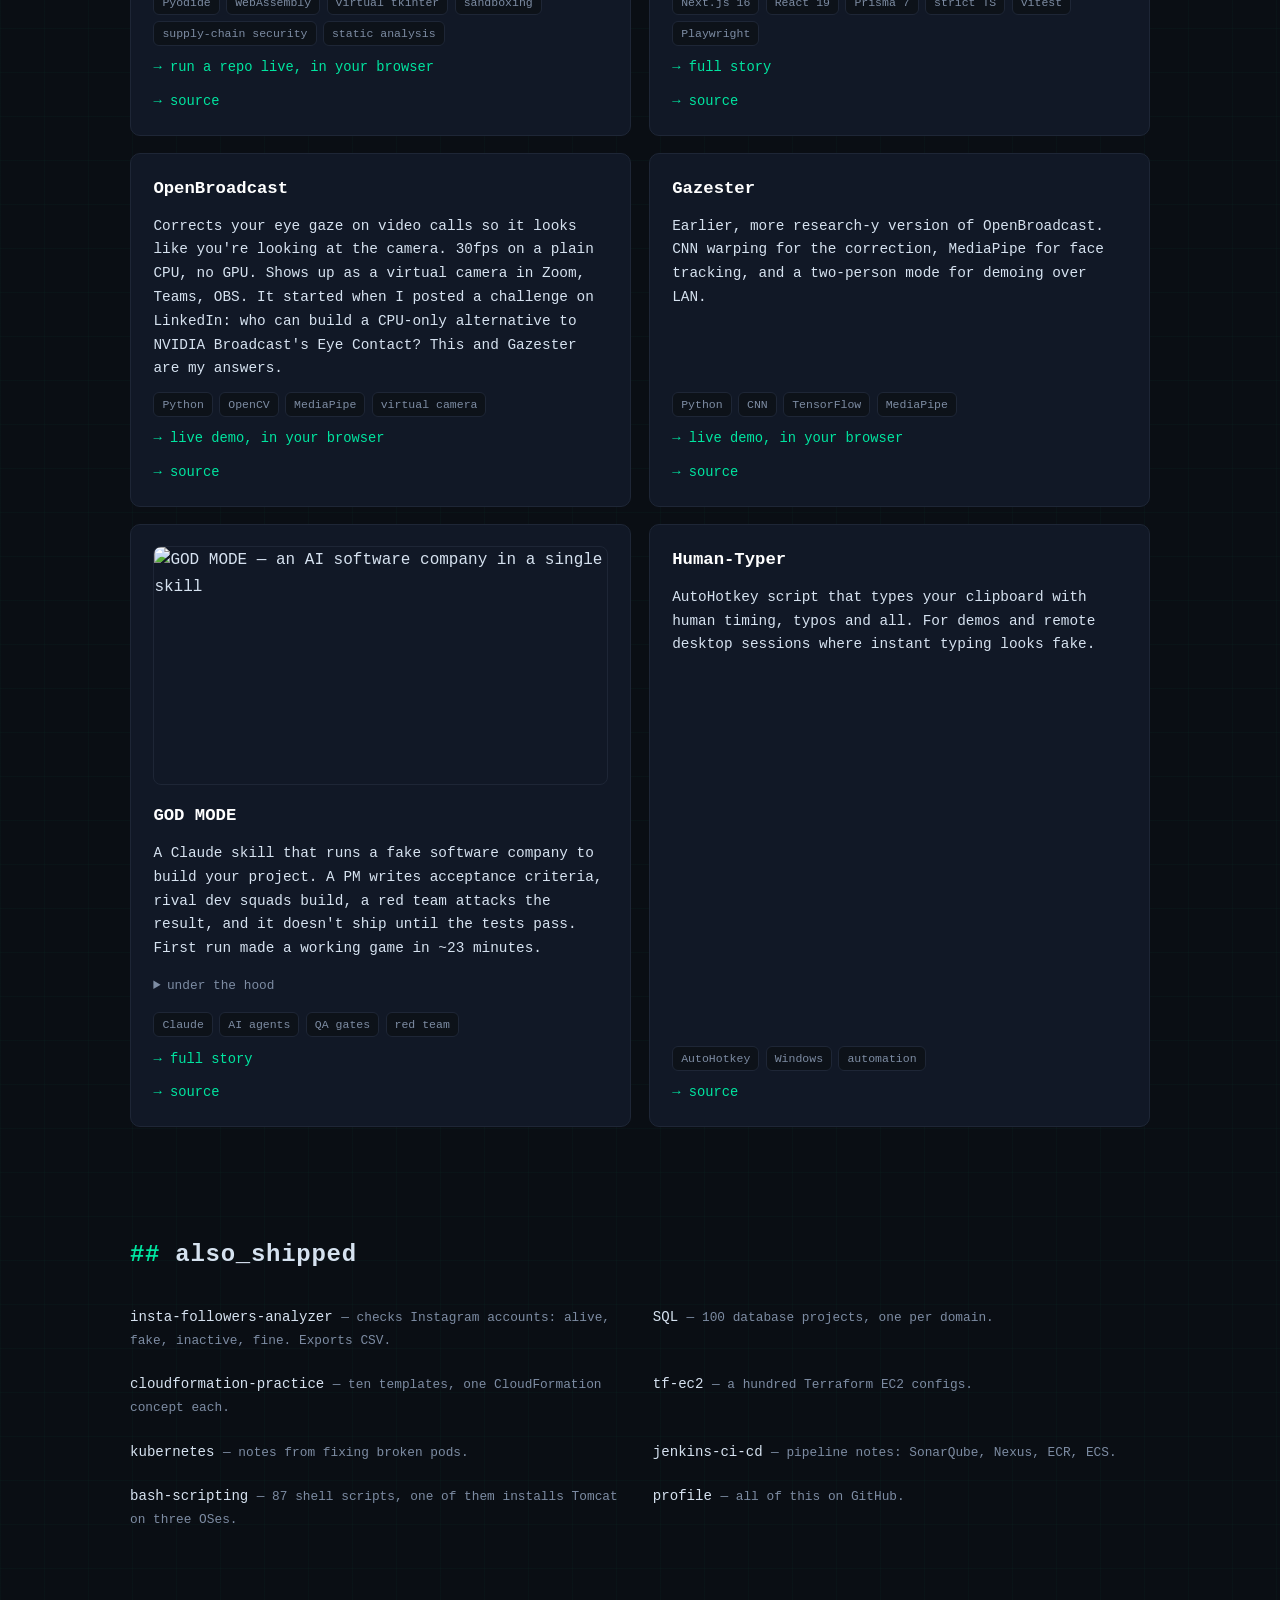
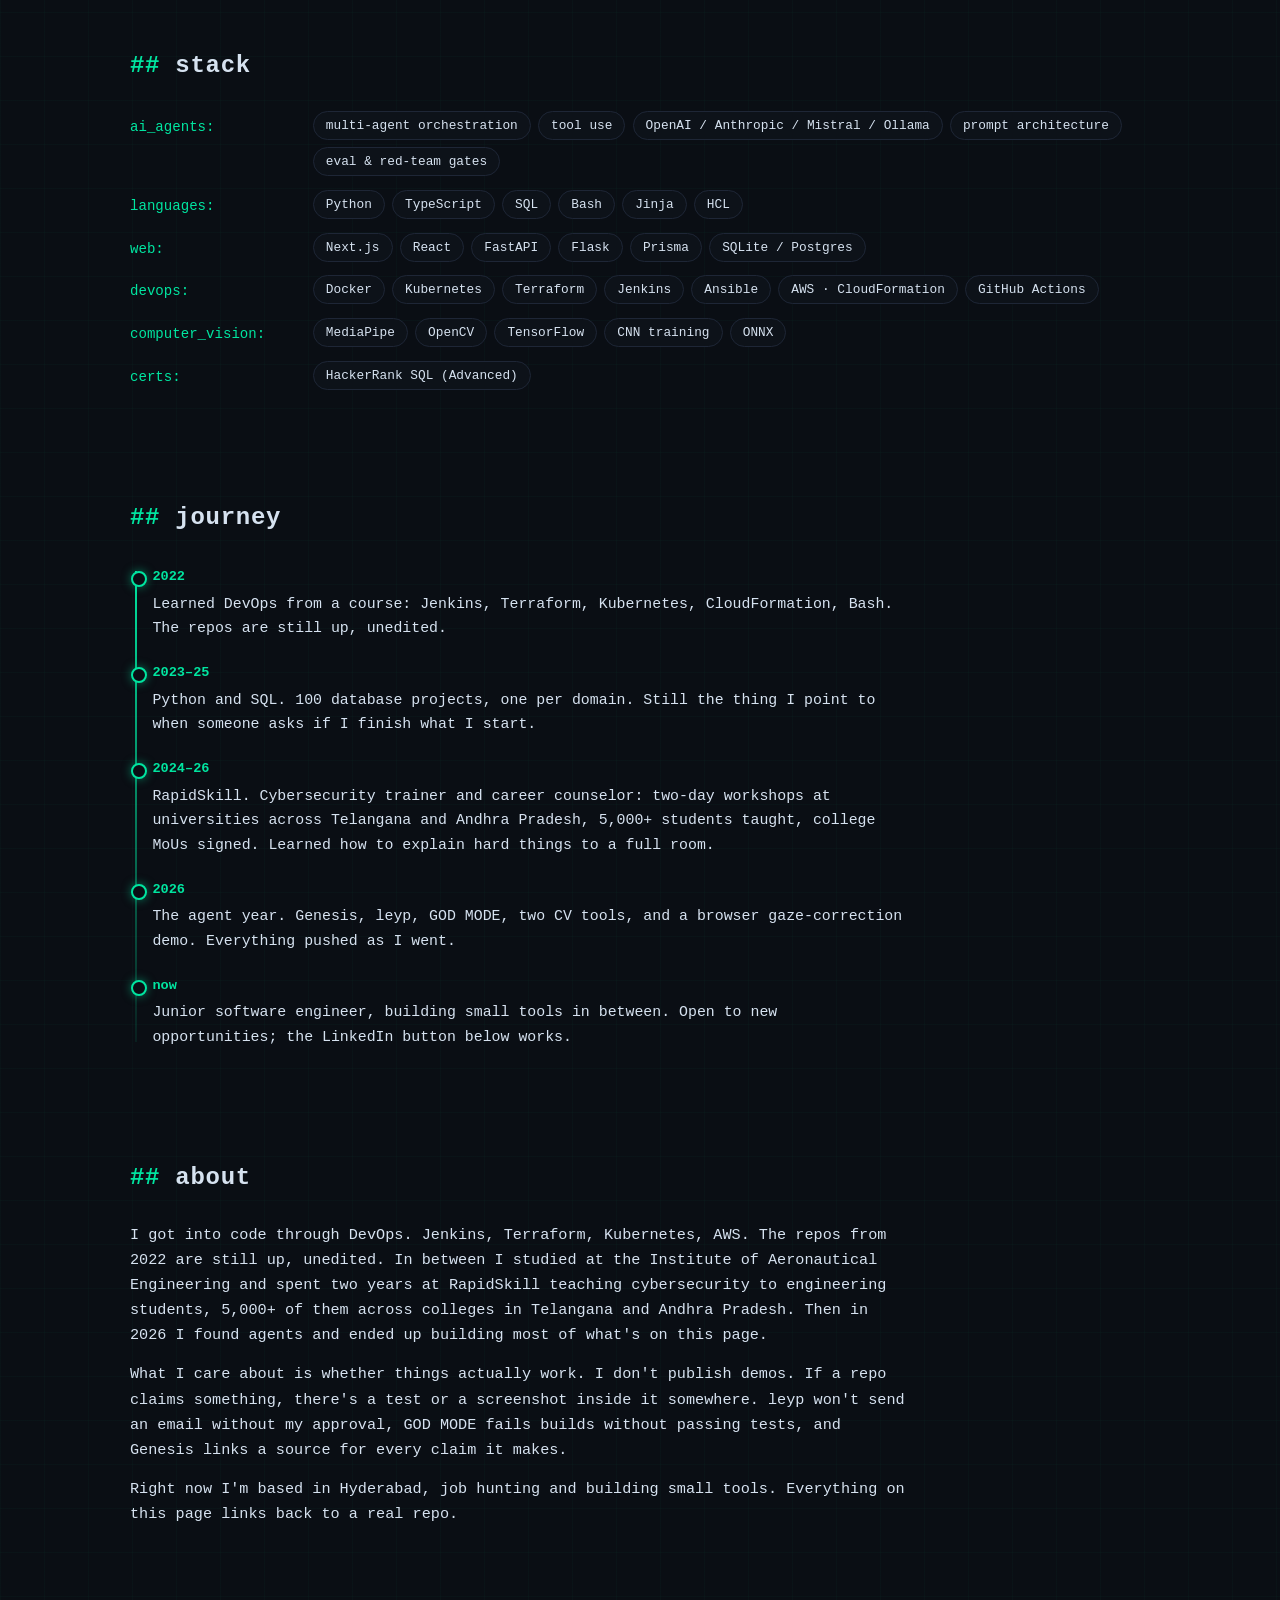
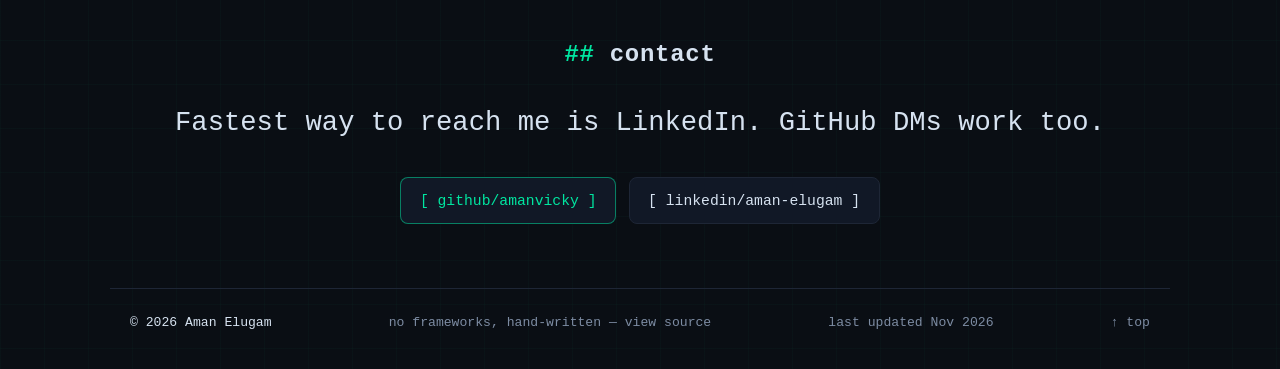
==== commit 24fa6f92: "stats: 94 tests in CI (WSGI-tier round, honest parametrized count); resume syncs to 39" ====
--- a/index.html
+++ b/index.html
@@ -80,7 +80,7 @@
       <div class="stat"><span class="stat-num" data-stat="repos">32</span><span class="stat-label">public repos</span></div>
       <div class="stat"><span class="stat-num" data-stat="students">5000+</span><span class="stat-label">students taught</span></div>
       <div class="stat"><span class="stat-num" data-stat="years">4</span><span class="stat-label">years on github</span></div>
-      <div class="stat"><span class="stat-num" data-stat="tests">93</span><span class="stat-label">tests in CI</span></div>
+      <div class="stat"><span class="stat-num" data-stat="tests">94</span><span class="stat-label">tests in CI</span></div>
     </div>
   </header>
 
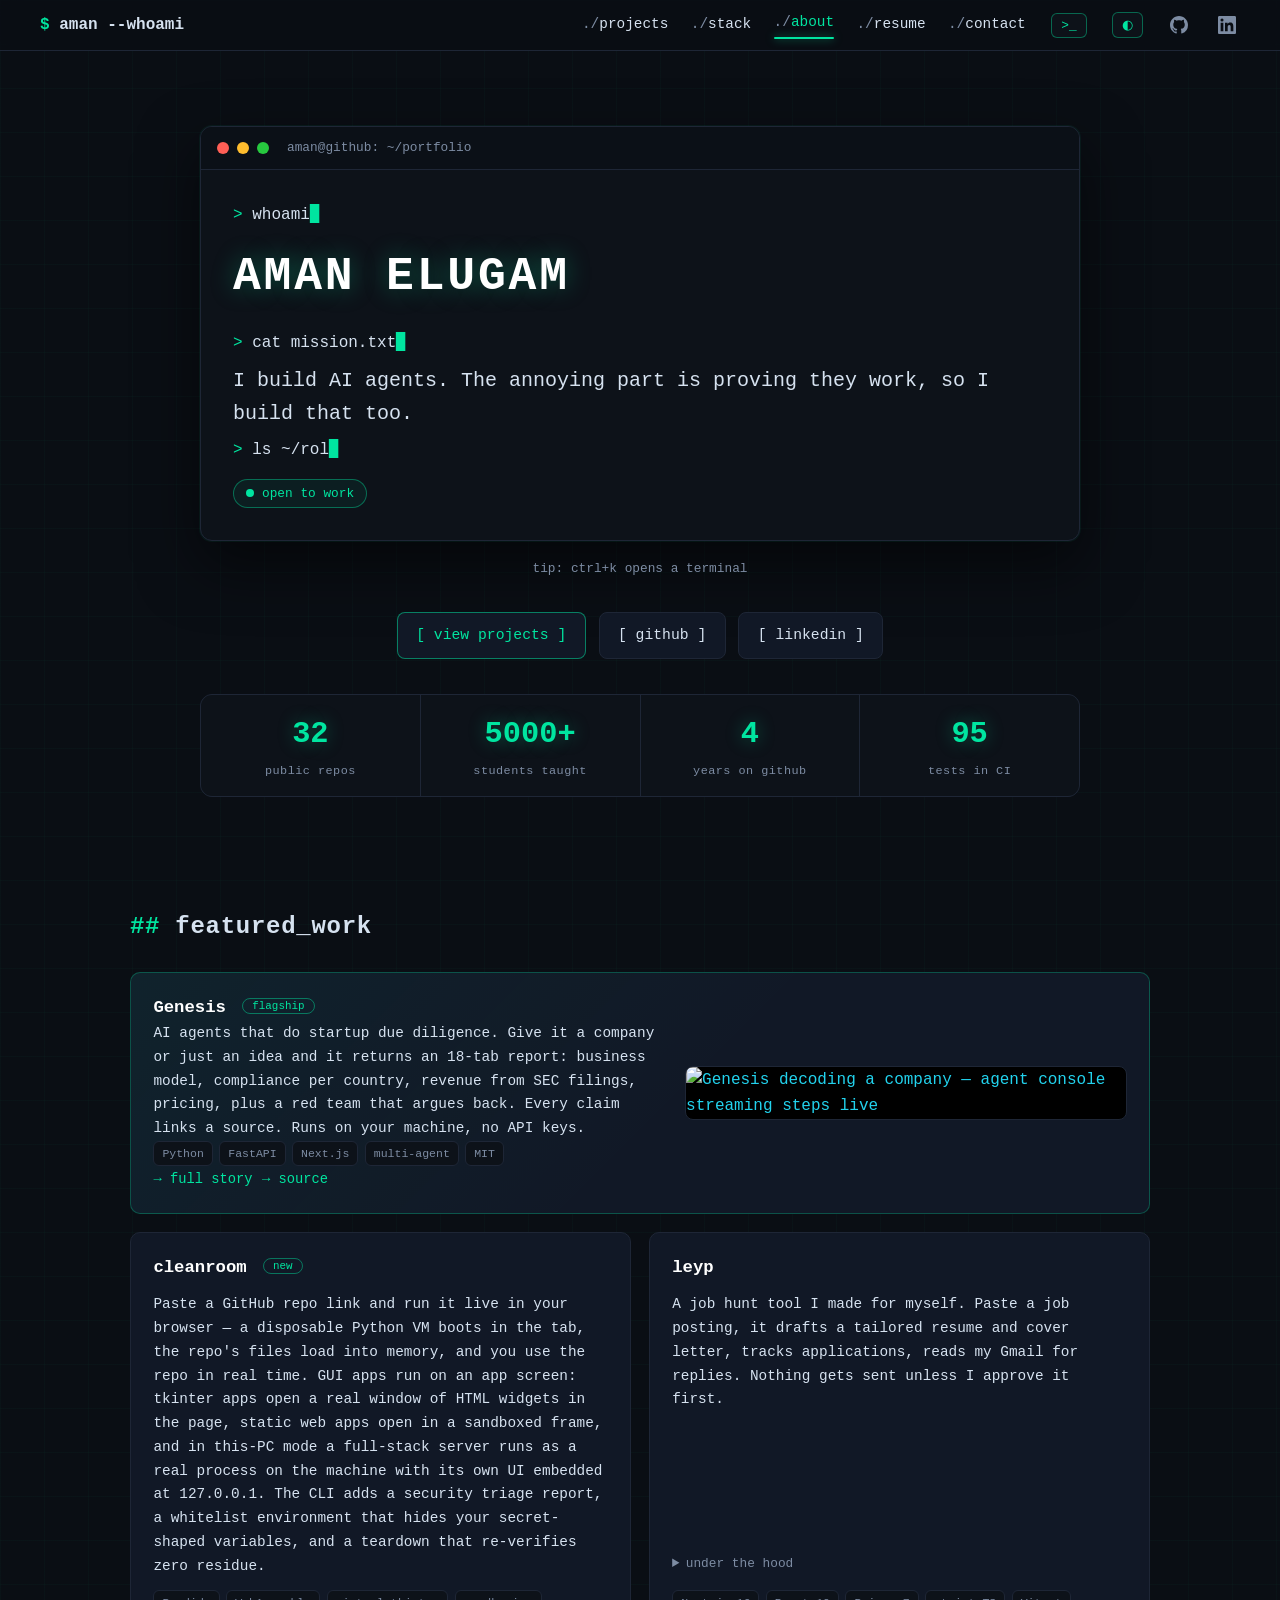
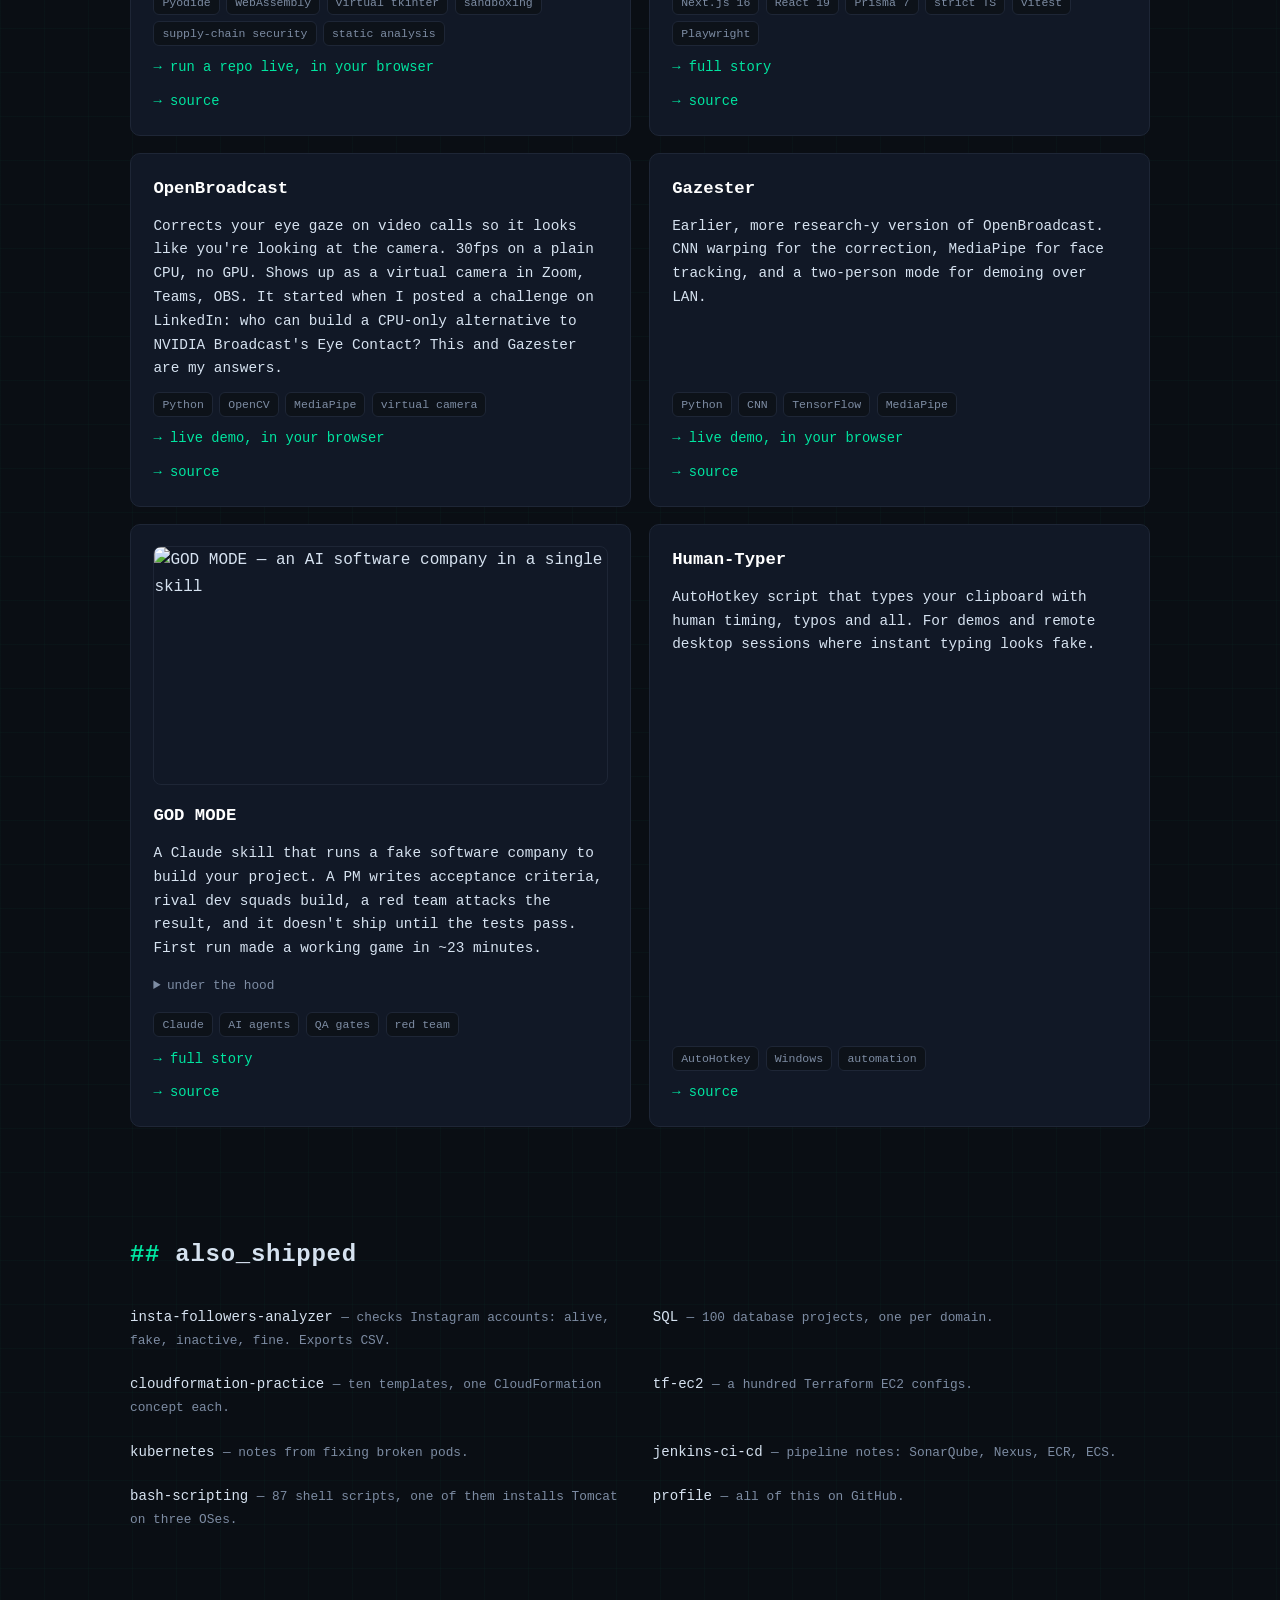
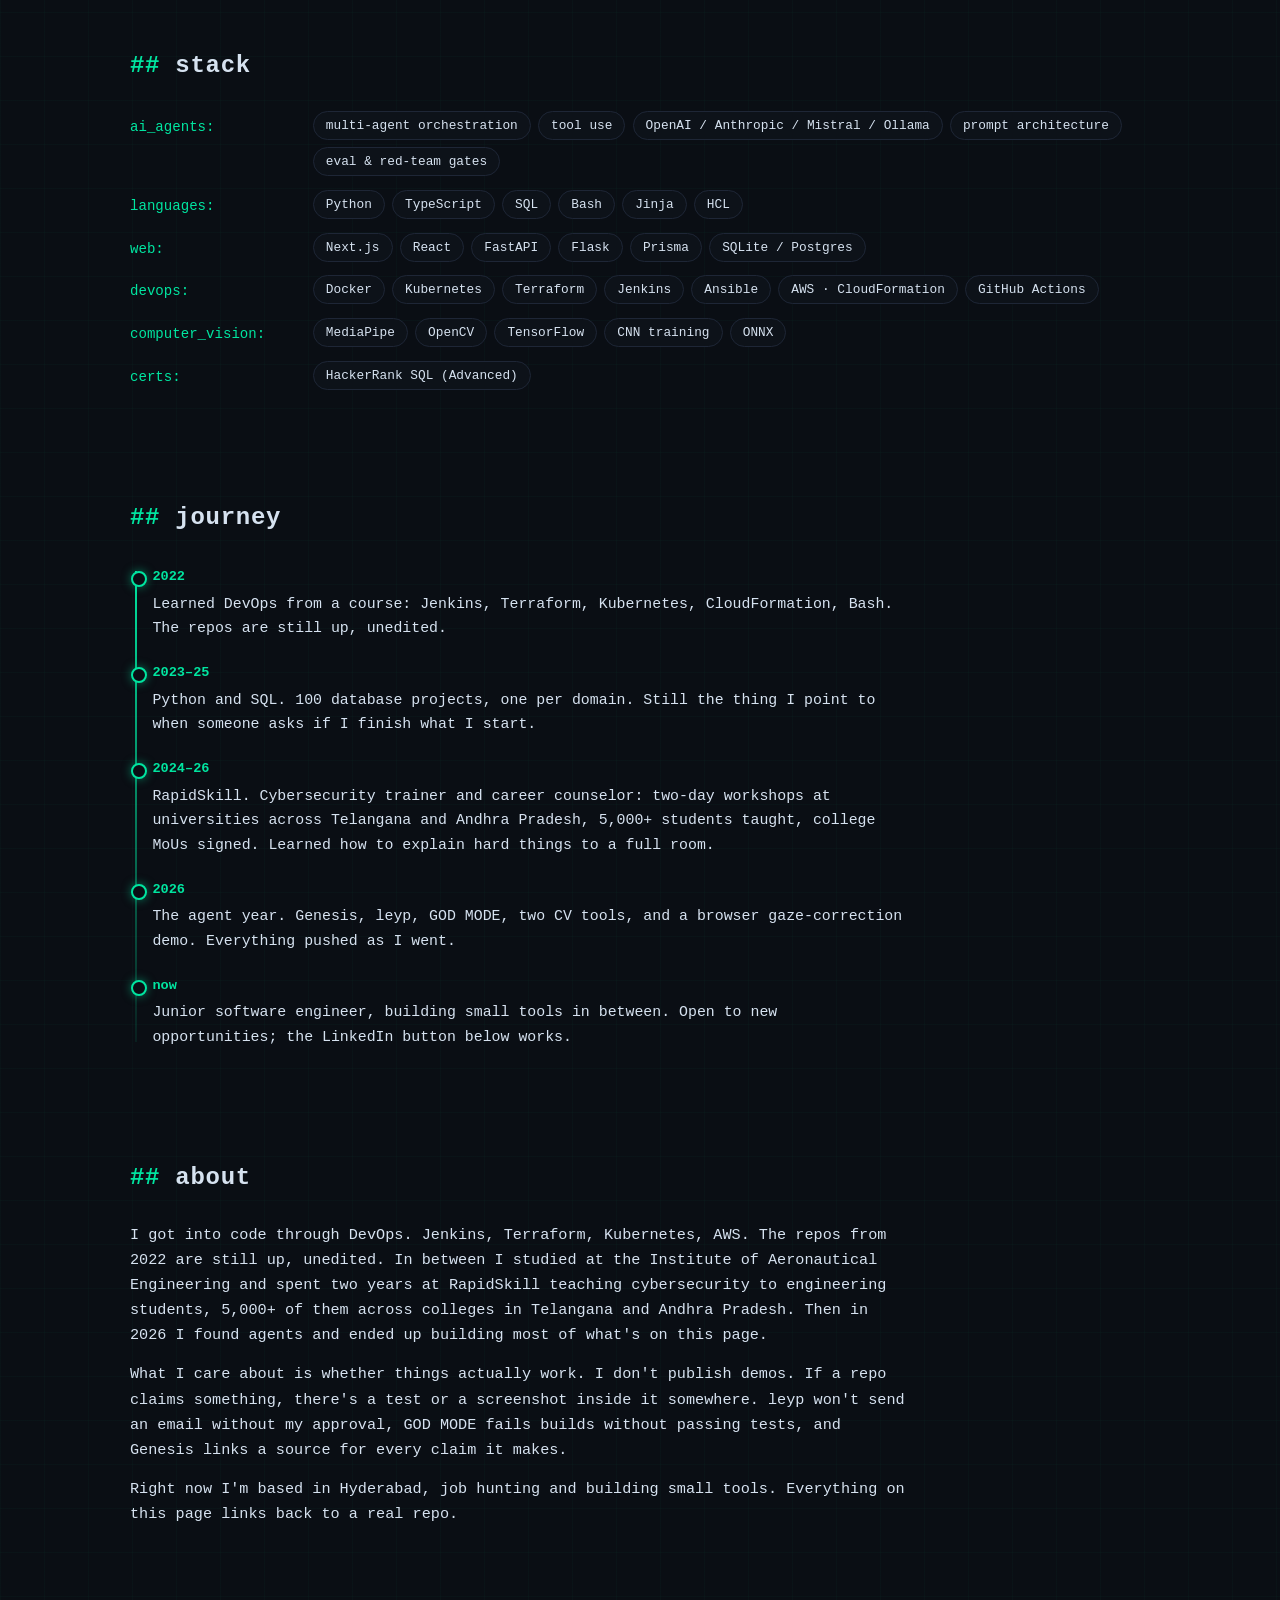
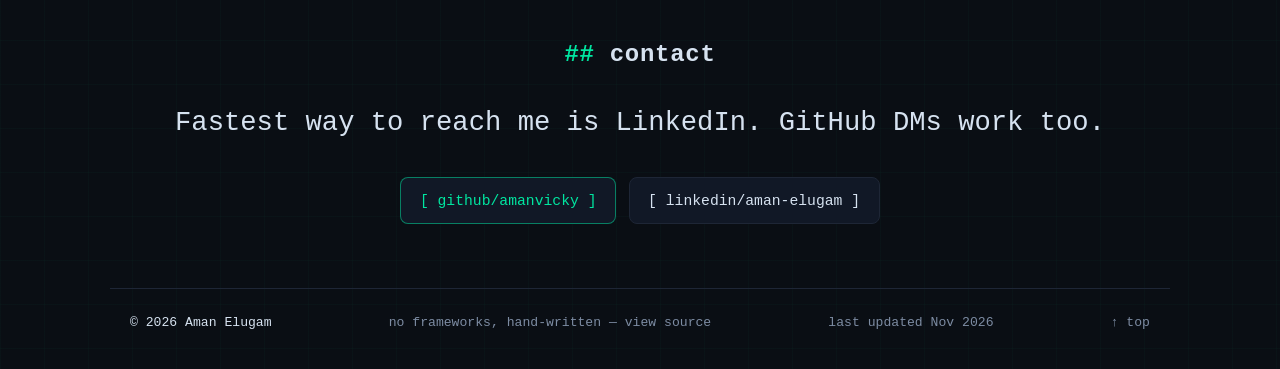
==== commit 8bf4f1f8: "stats: 95 tests in CI (bridge repo-understanding test joins); resume syncs to 40" ====
--- a/index.html
+++ b/index.html
@@ -80,7 +80,7 @@
       <div class="stat"><span class="stat-num" data-stat="repos">32</span><span class="stat-label">public repos</span></div>
       <div class="stat"><span class="stat-num" data-stat="students">5000+</span><span class="stat-label">students taught</span></div>
       <div class="stat"><span class="stat-num" data-stat="years">4</span><span class="stat-label">years on github</span></div>
-      <div class="stat"><span class="stat-num" data-stat="tests">94</span><span class="stat-label">tests in CI</span></div>
+      <div class="stat"><span class="stat-num" data-stat="tests">95</span><span class="stat-label">tests in CI</span></div>
     </div>
   </header>
 
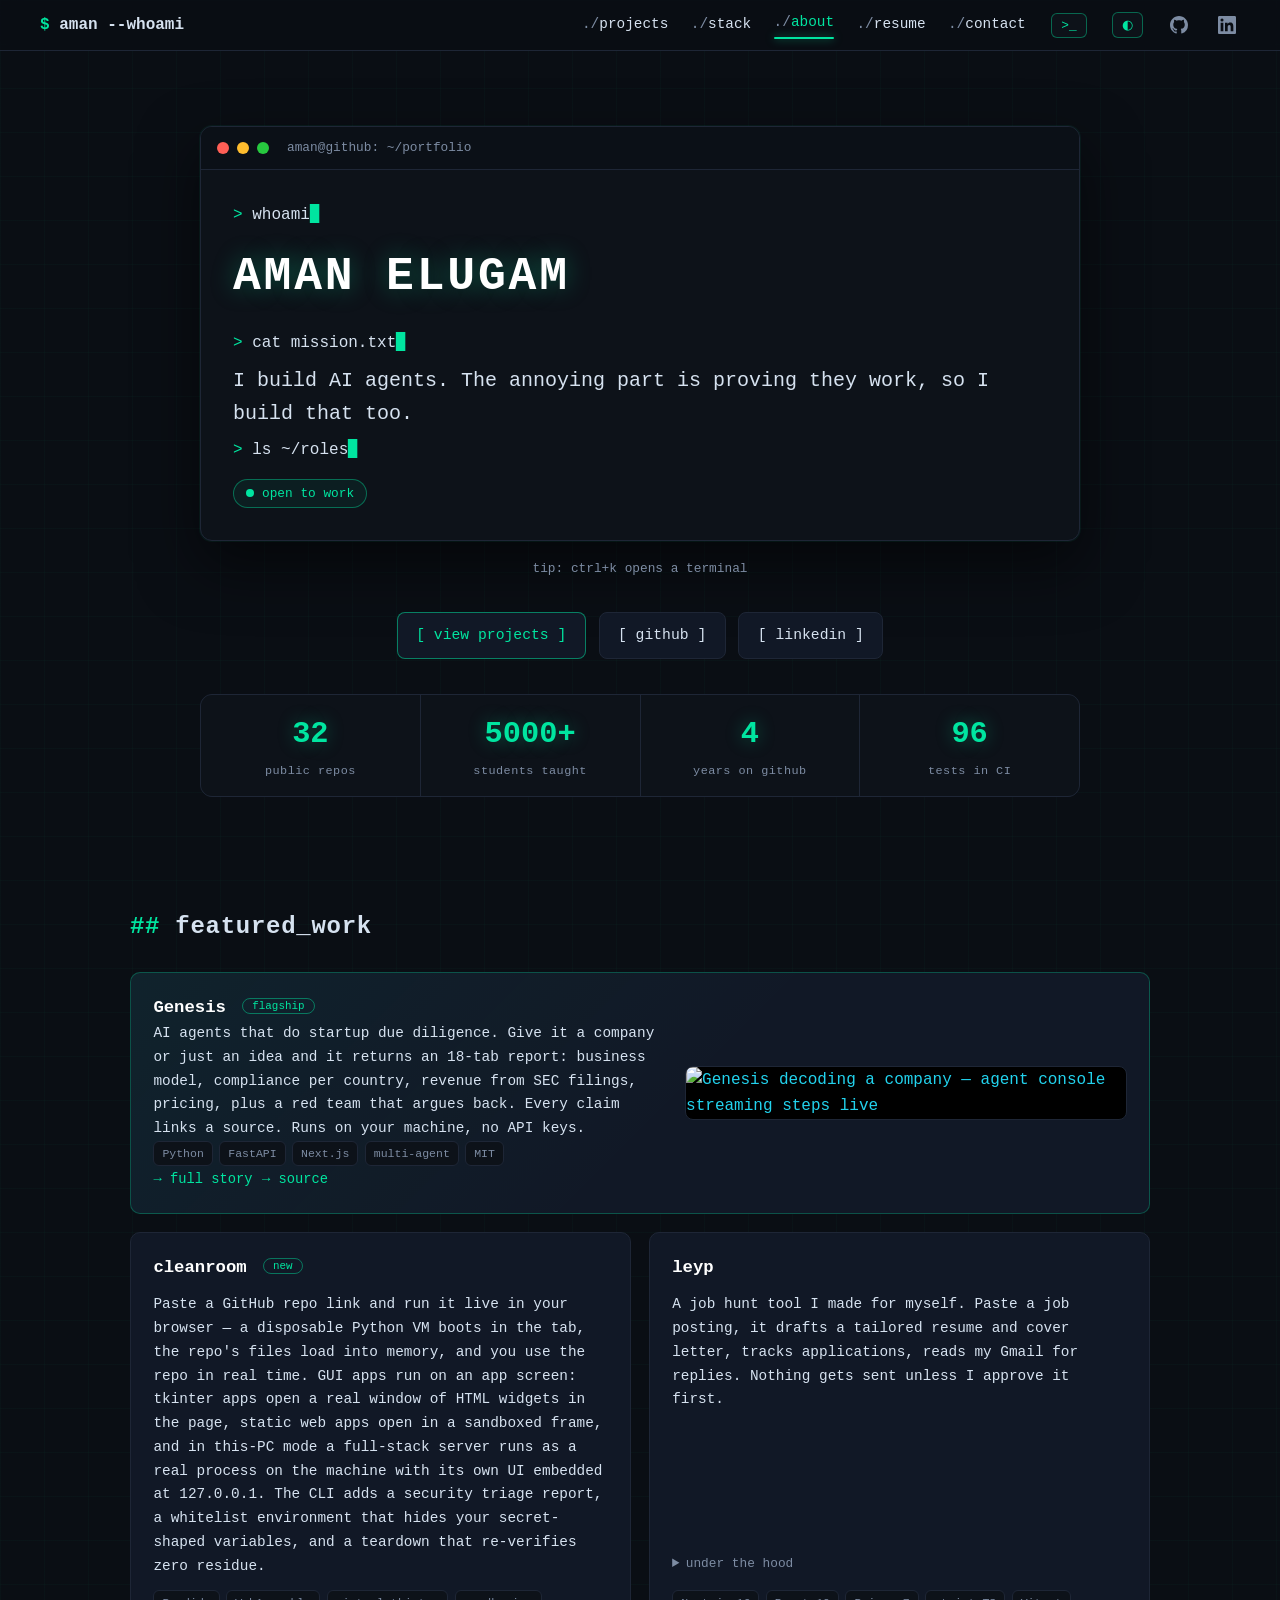
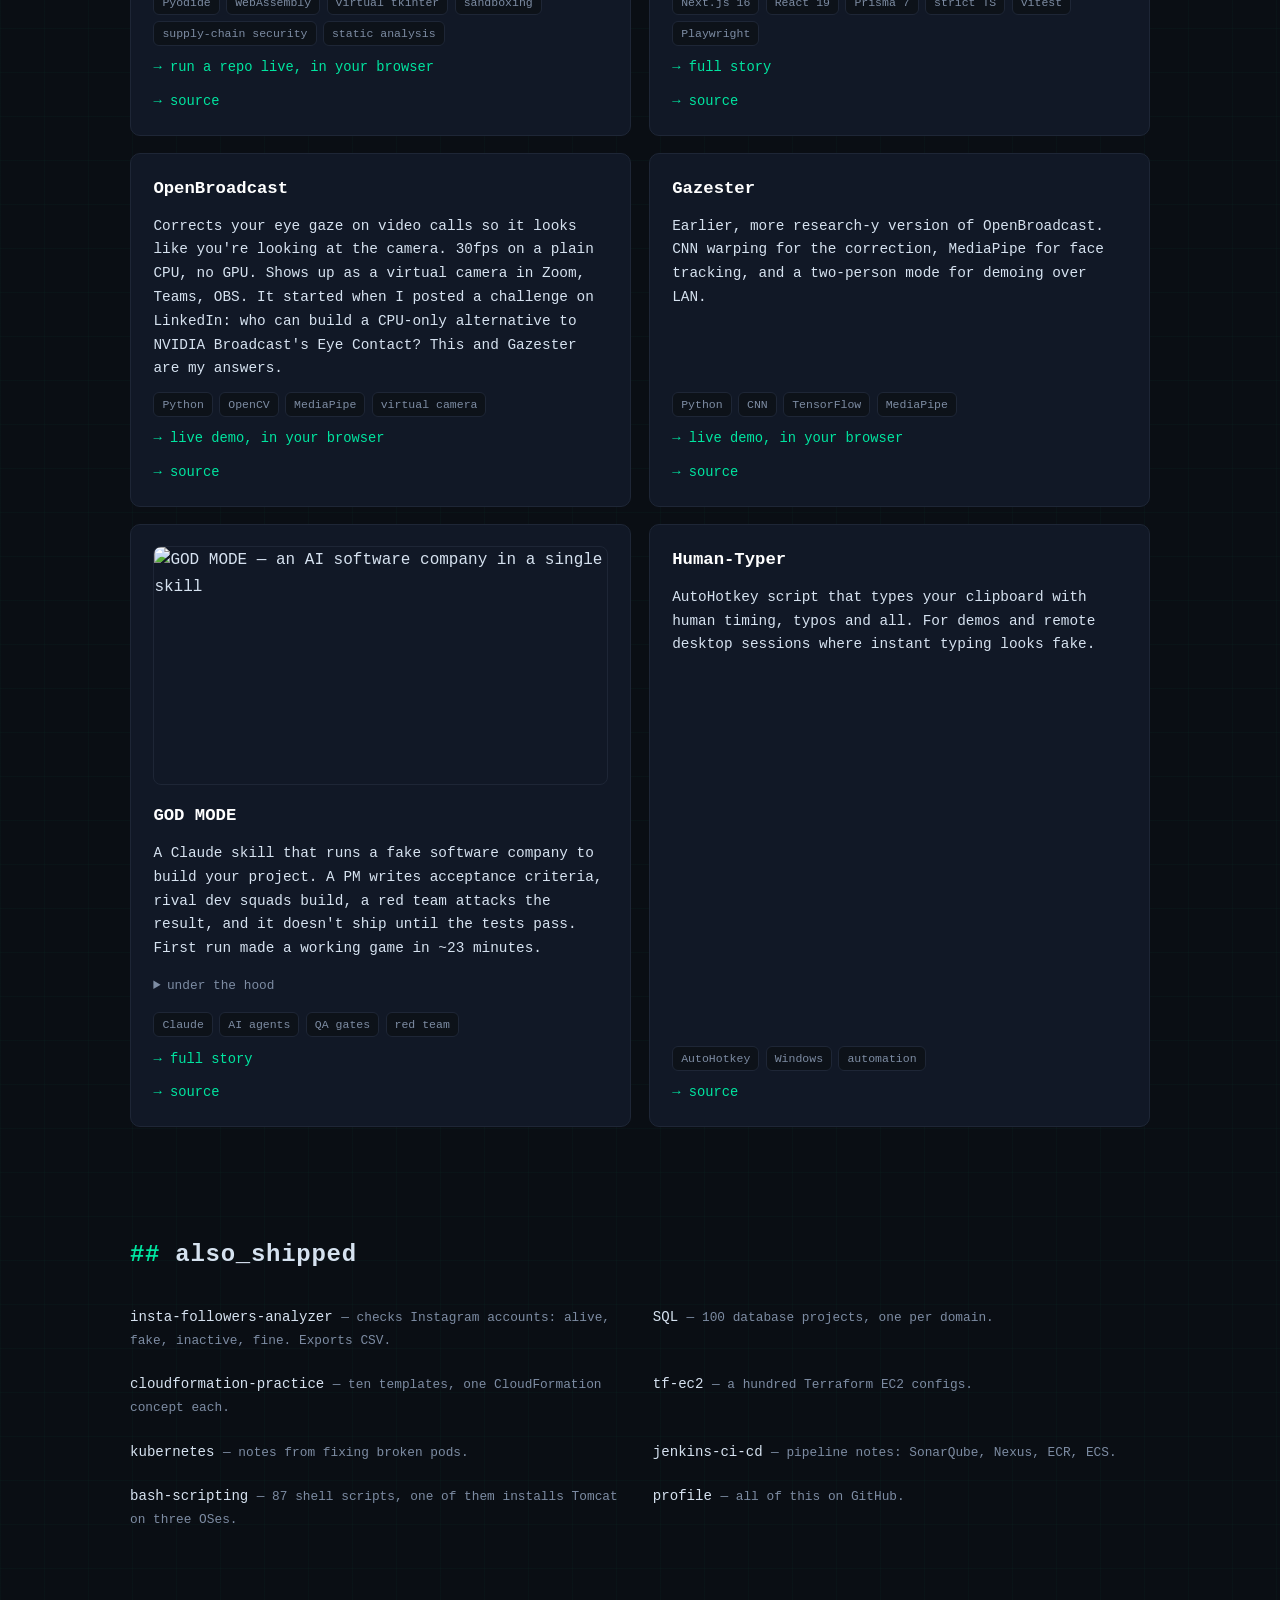
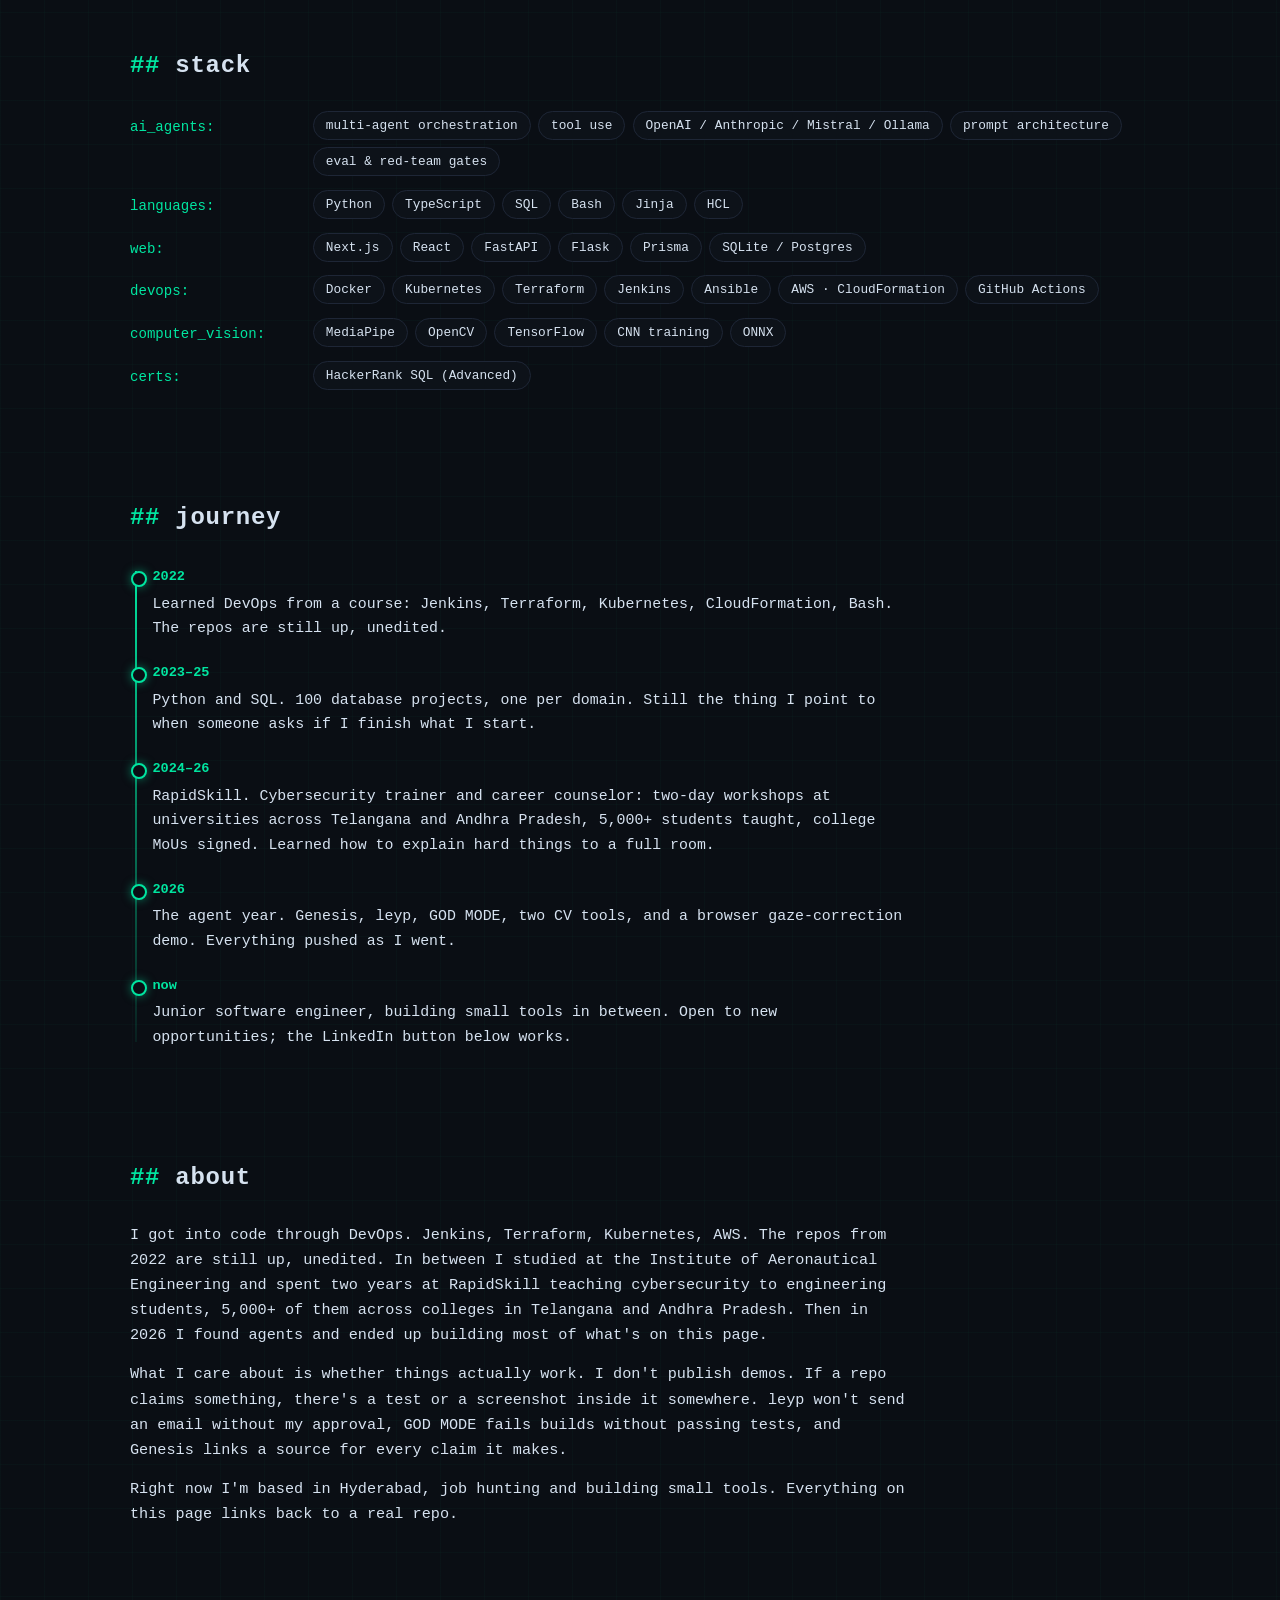
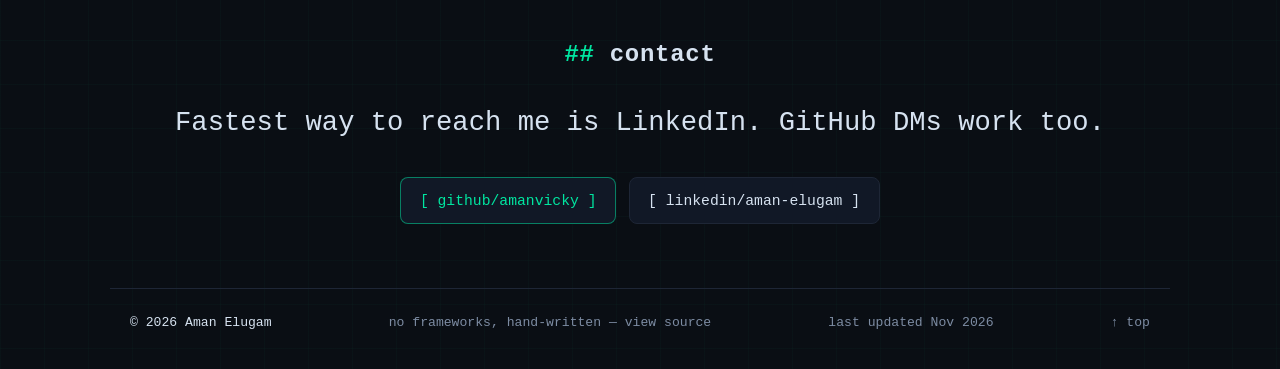
==== commit 95fd7d8b: "stats: 96 tests in CI (detached-service wipe + README-install tests join); resume syncs to 41" ====
--- a/index.html
+++ b/index.html
@@ -80,7 +80,7 @@
       <div class="stat"><span class="stat-num" data-stat="repos">32</span><span class="stat-label">public repos</span></div>
       <div class="stat"><span class="stat-num" data-stat="students">5000+</span><span class="stat-label">students taught</span></div>
       <div class="stat"><span class="stat-num" data-stat="years">4</span><span class="stat-label">years on github</span></div>
-      <div class="stat"><span class="stat-num" data-stat="tests">95</span><span class="stat-label">tests in CI</span></div>
+      <div class="stat"><span class="stat-num" data-stat="tests">96</span><span class="stat-label">tests in CI</span></div>
     </div>
   </header>
 
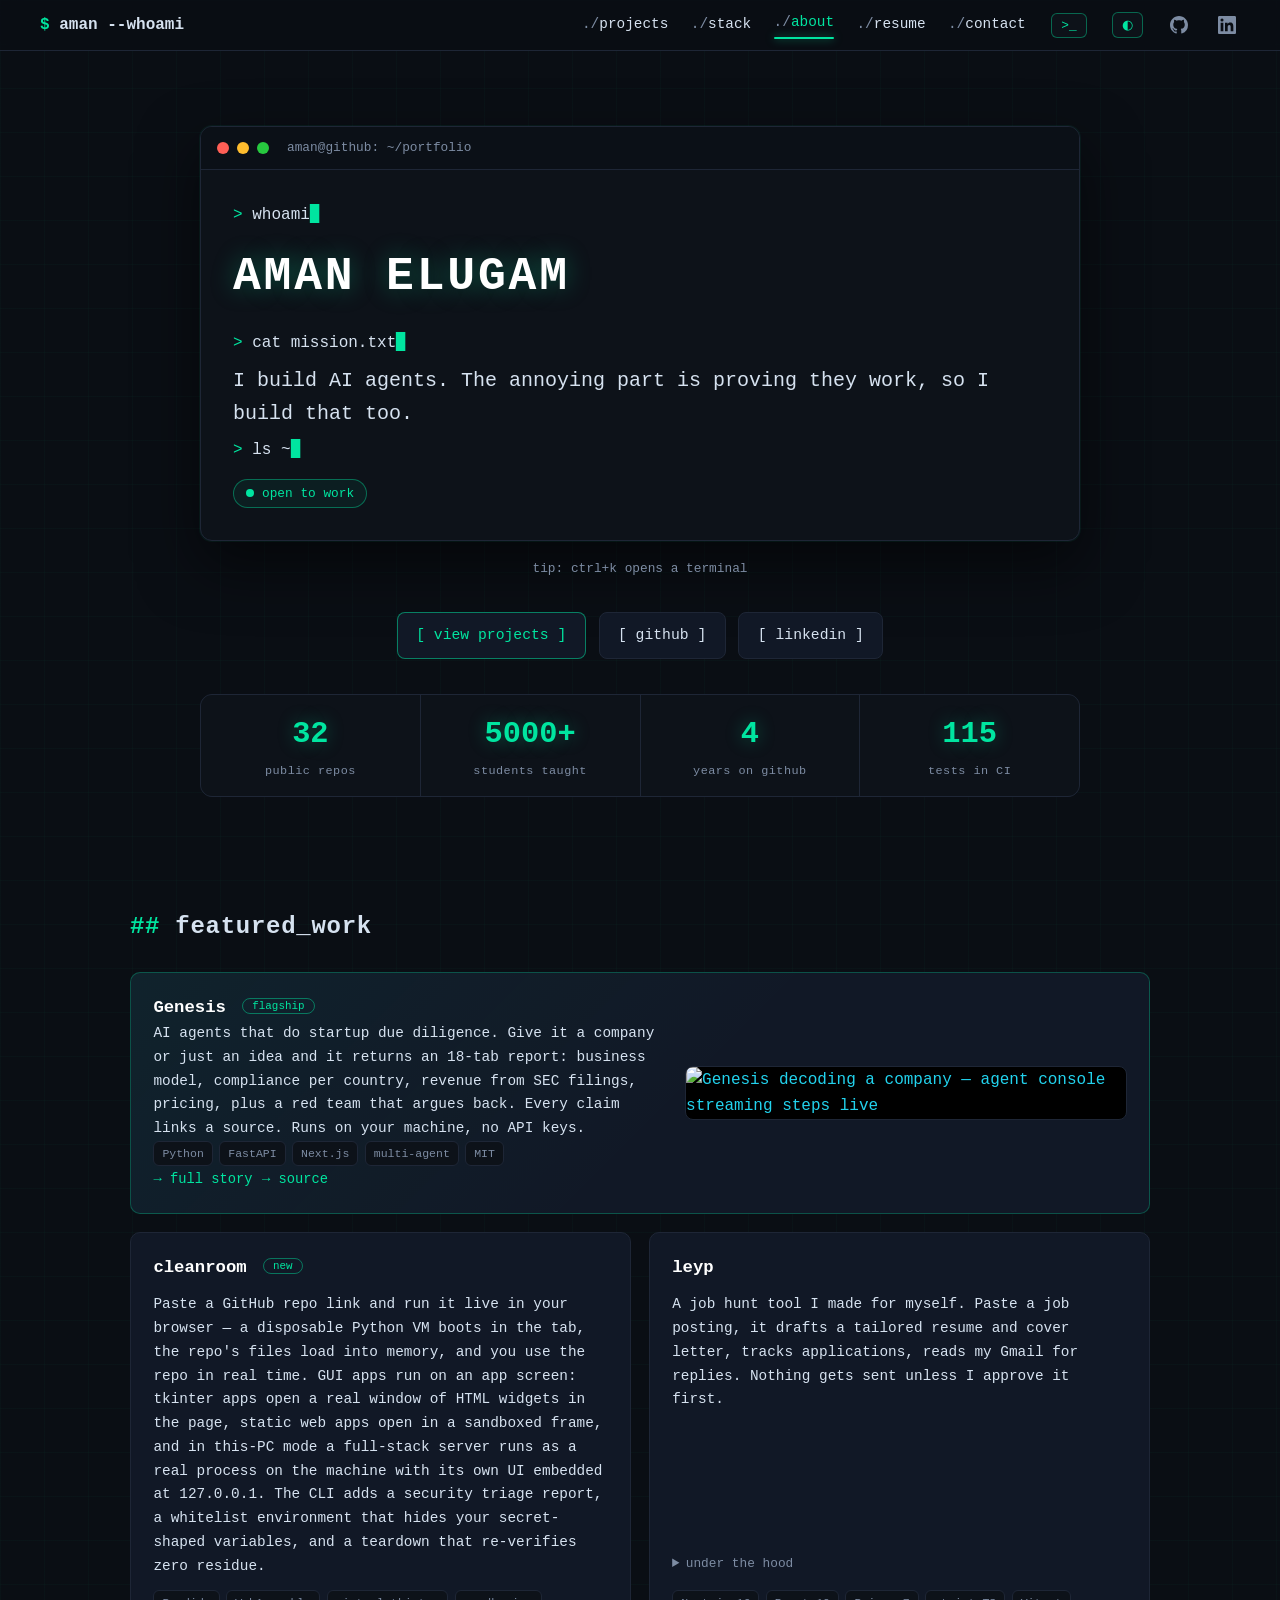
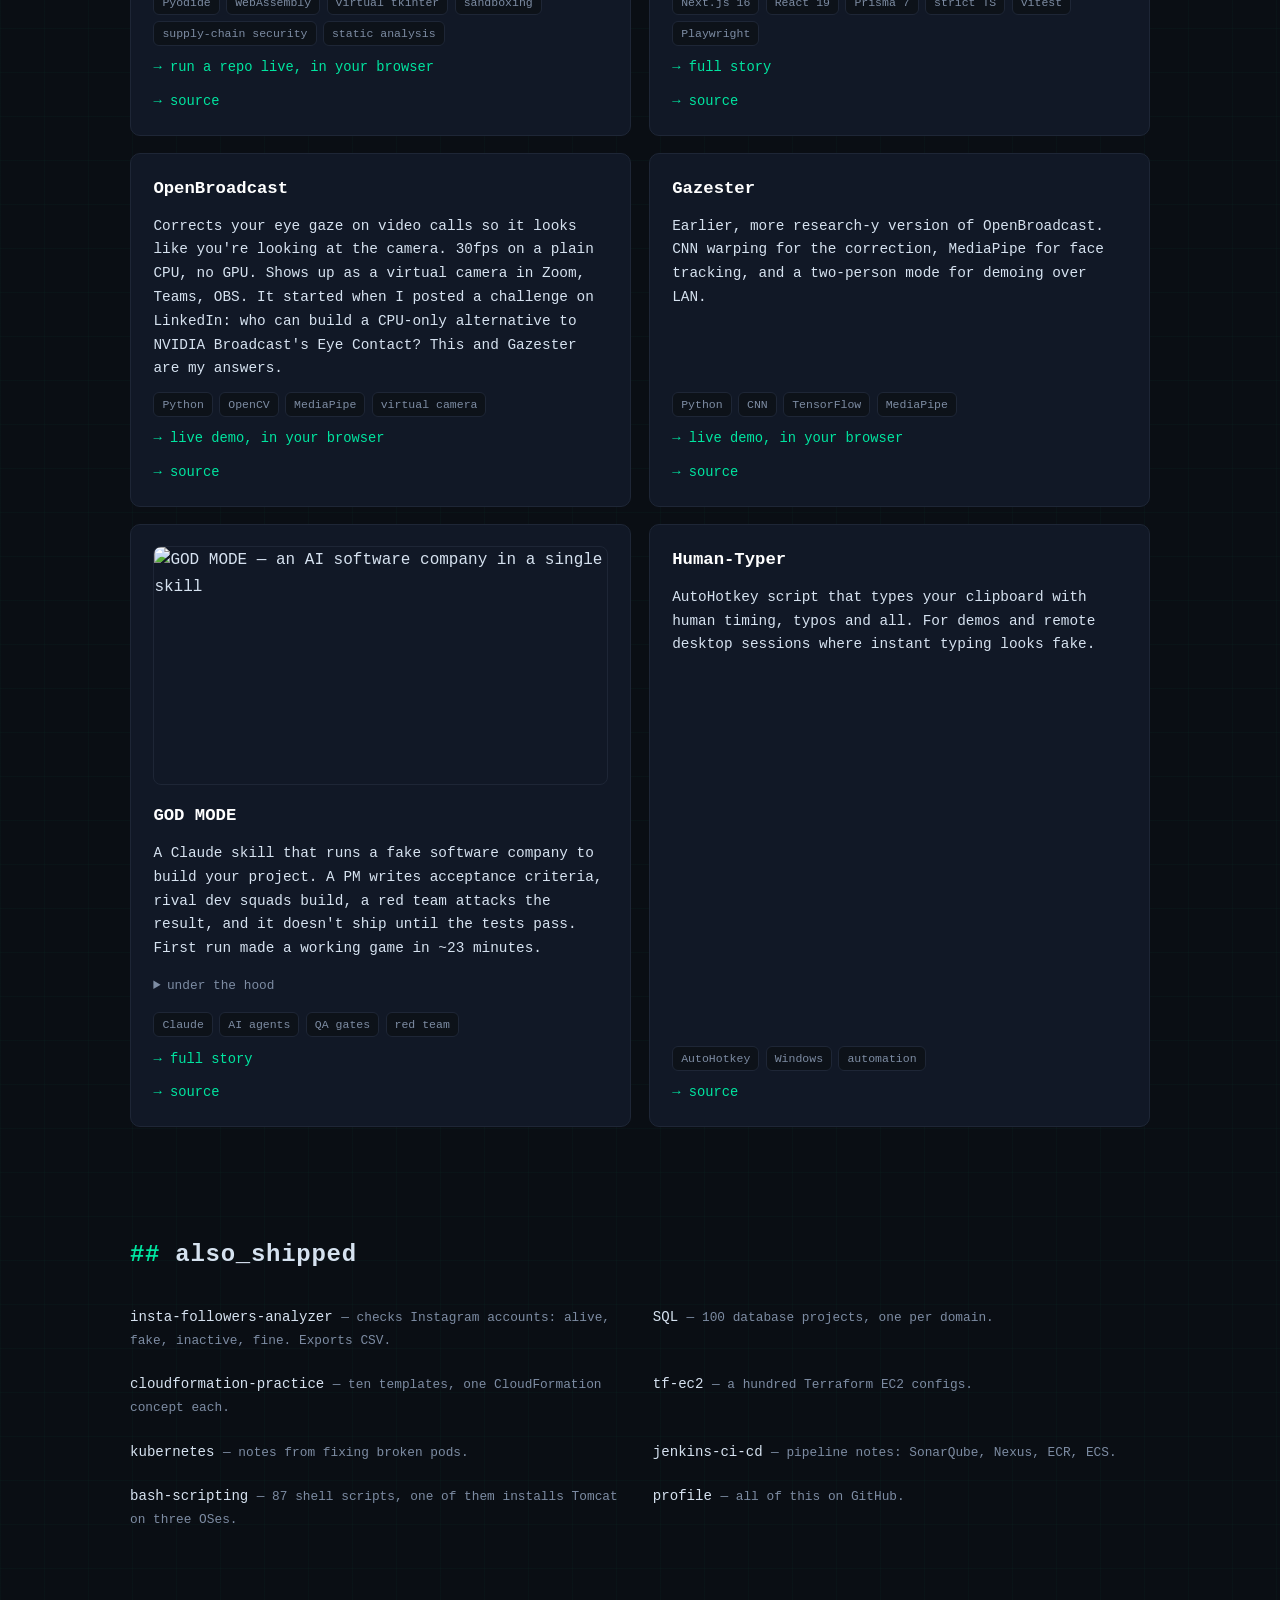
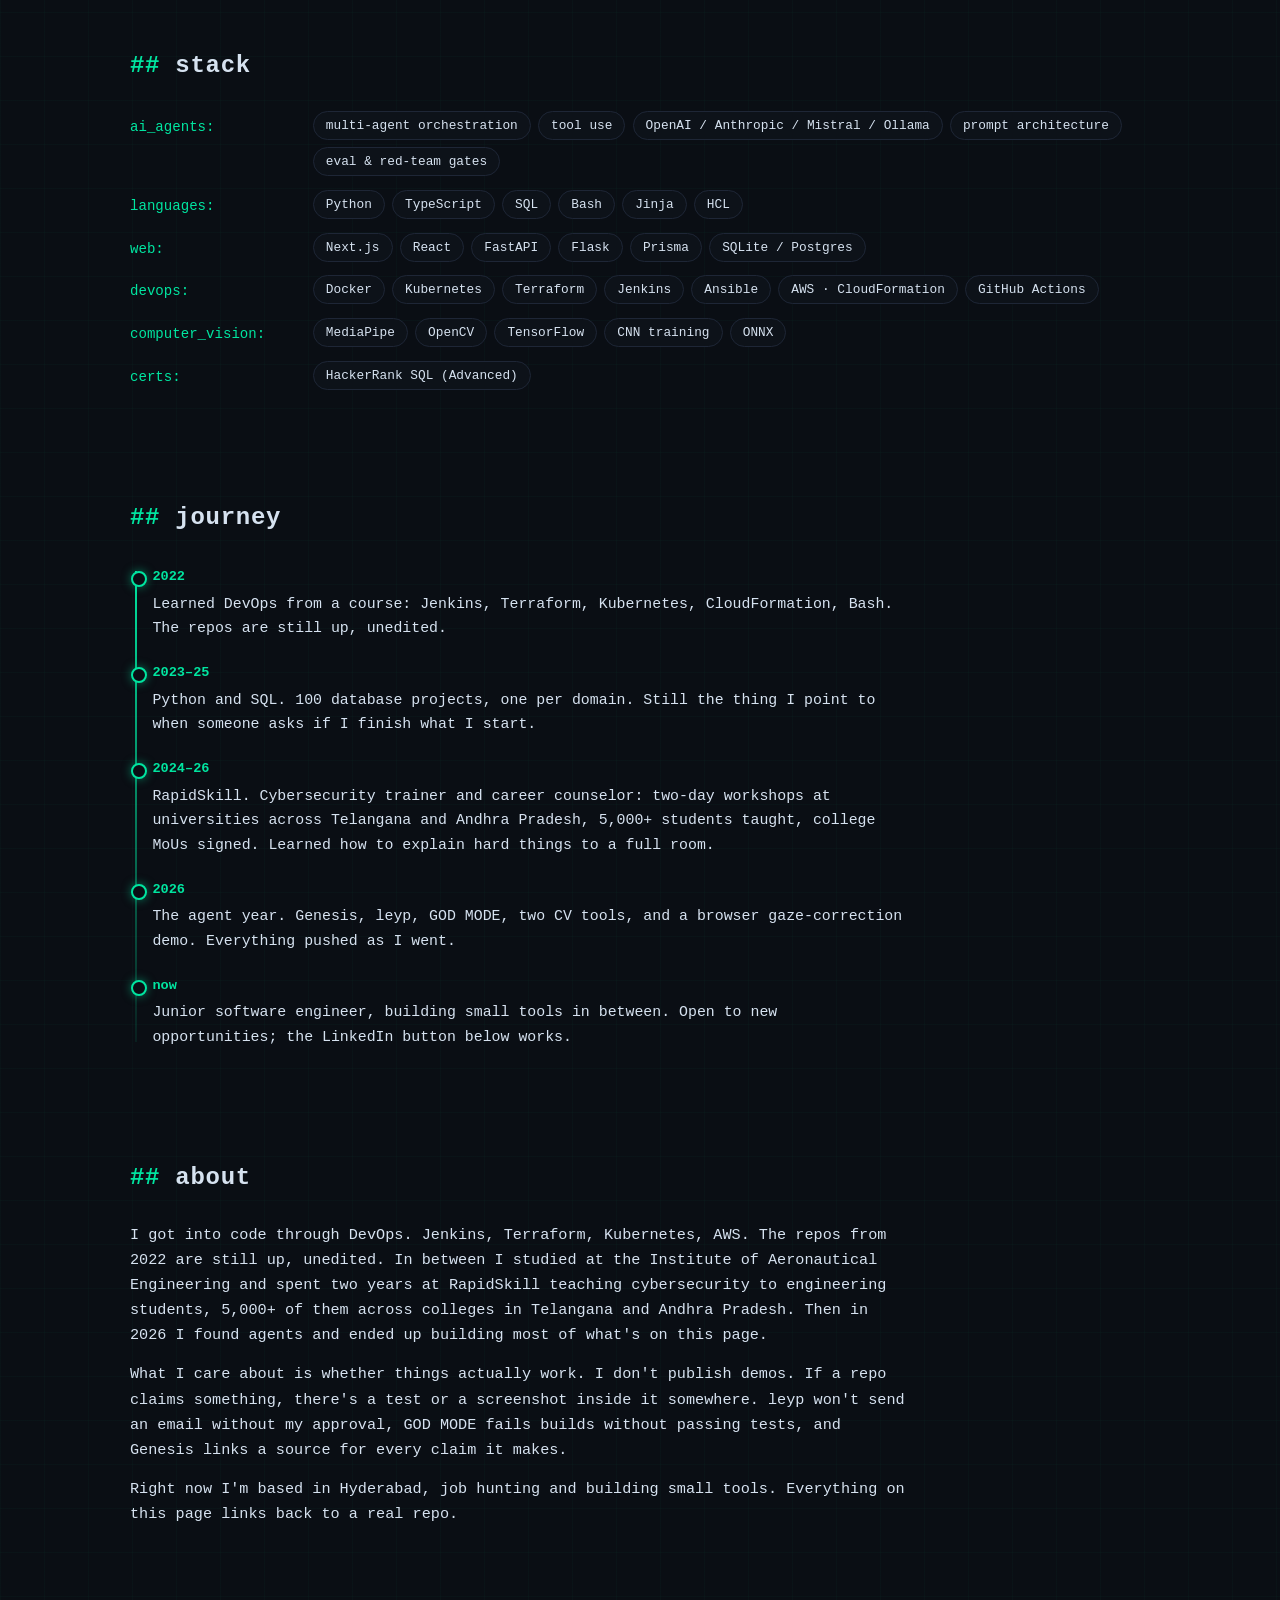
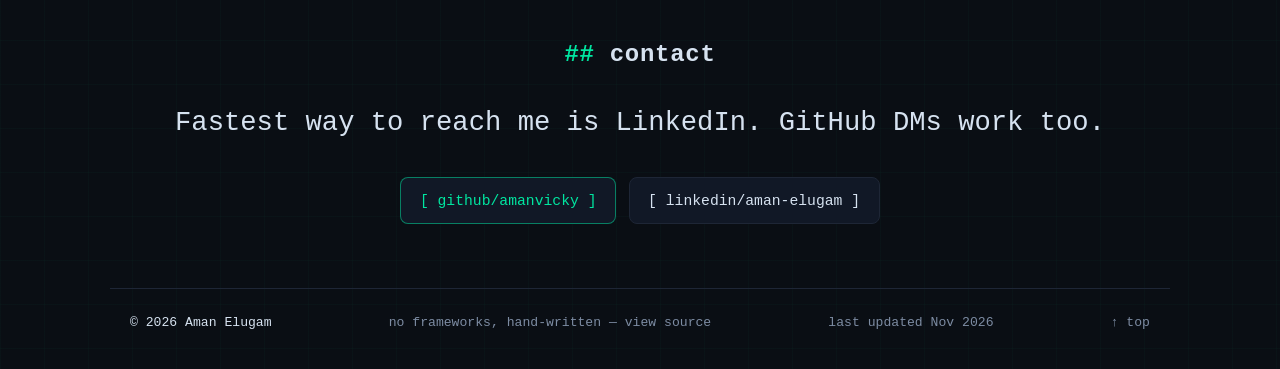
==== commit dfaae1f2: "stats: 115 tests in CI (tkinter audit scanner + notebook + stdin tests join); resume catches up to t" ====
--- a/index.html
+++ b/index.html
@@ -80,7 +80,7 @@
       <div class="stat"><span class="stat-num" data-stat="repos">32</span><span class="stat-label">public repos</span></div>
       <div class="stat"><span class="stat-num" data-stat="students">5000+</span><span class="stat-label">students taught</span></div>
       <div class="stat"><span class="stat-num" data-stat="years">4</span><span class="stat-label">years on github</span></div>
-      <div class="stat"><span class="stat-num" data-stat="tests">96</span><span class="stat-label">tests in CI</span></div>
+      <div class="stat"><span class="stat-num" data-stat="tests">115</span><span class="stat-label">tests in CI</span></div>
     </div>
   </header>
 
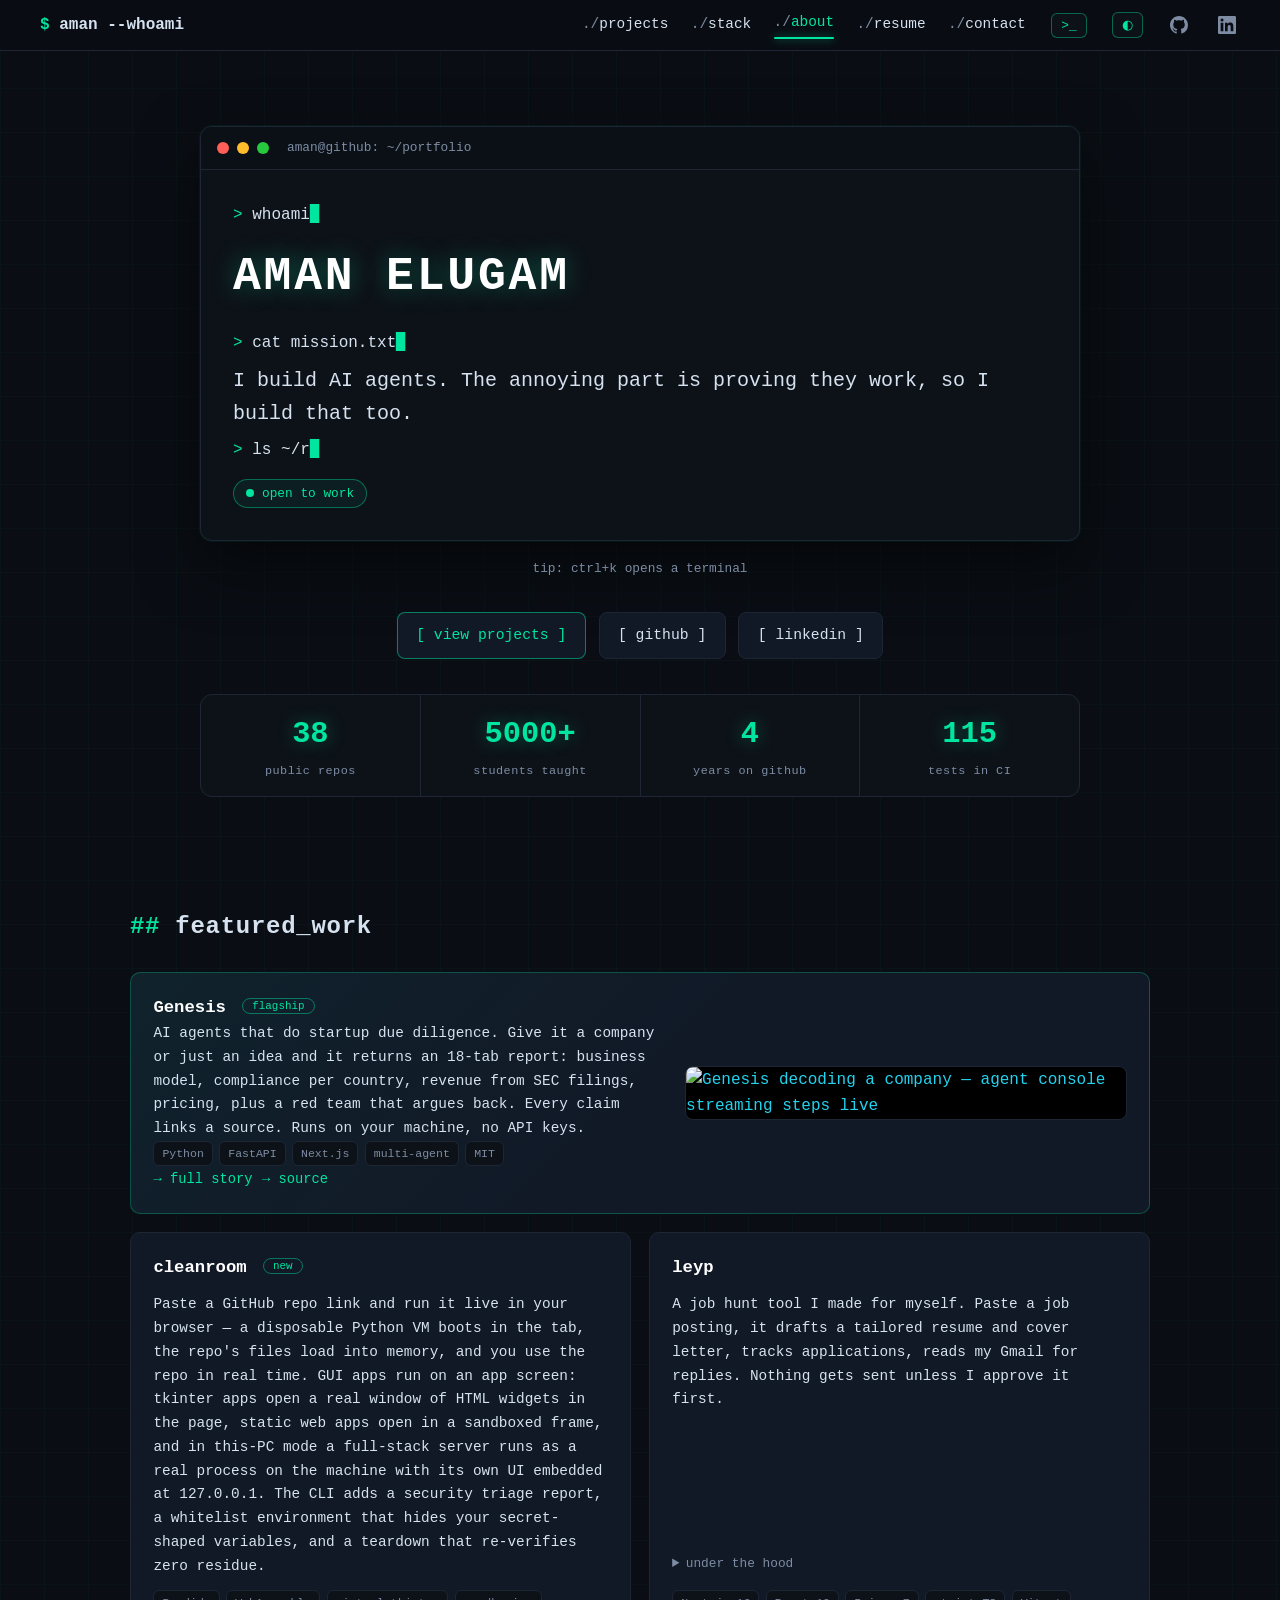
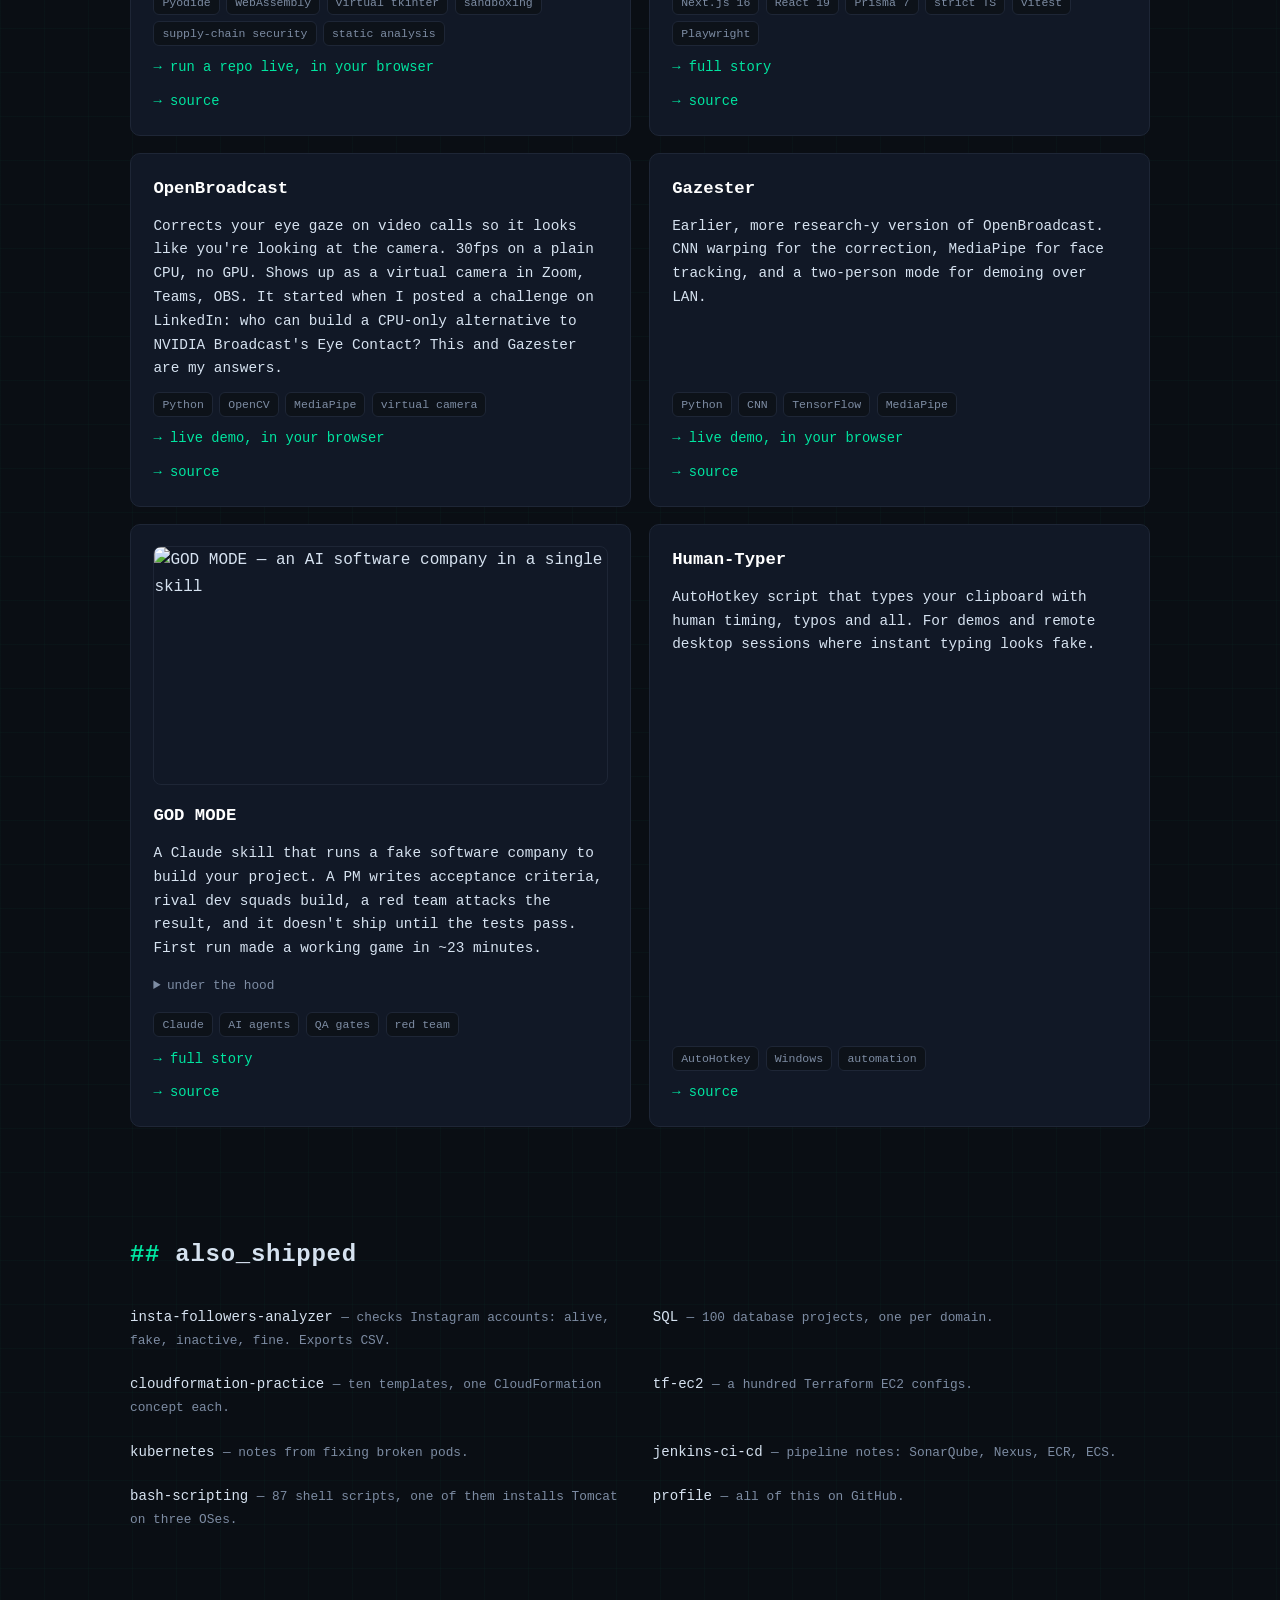
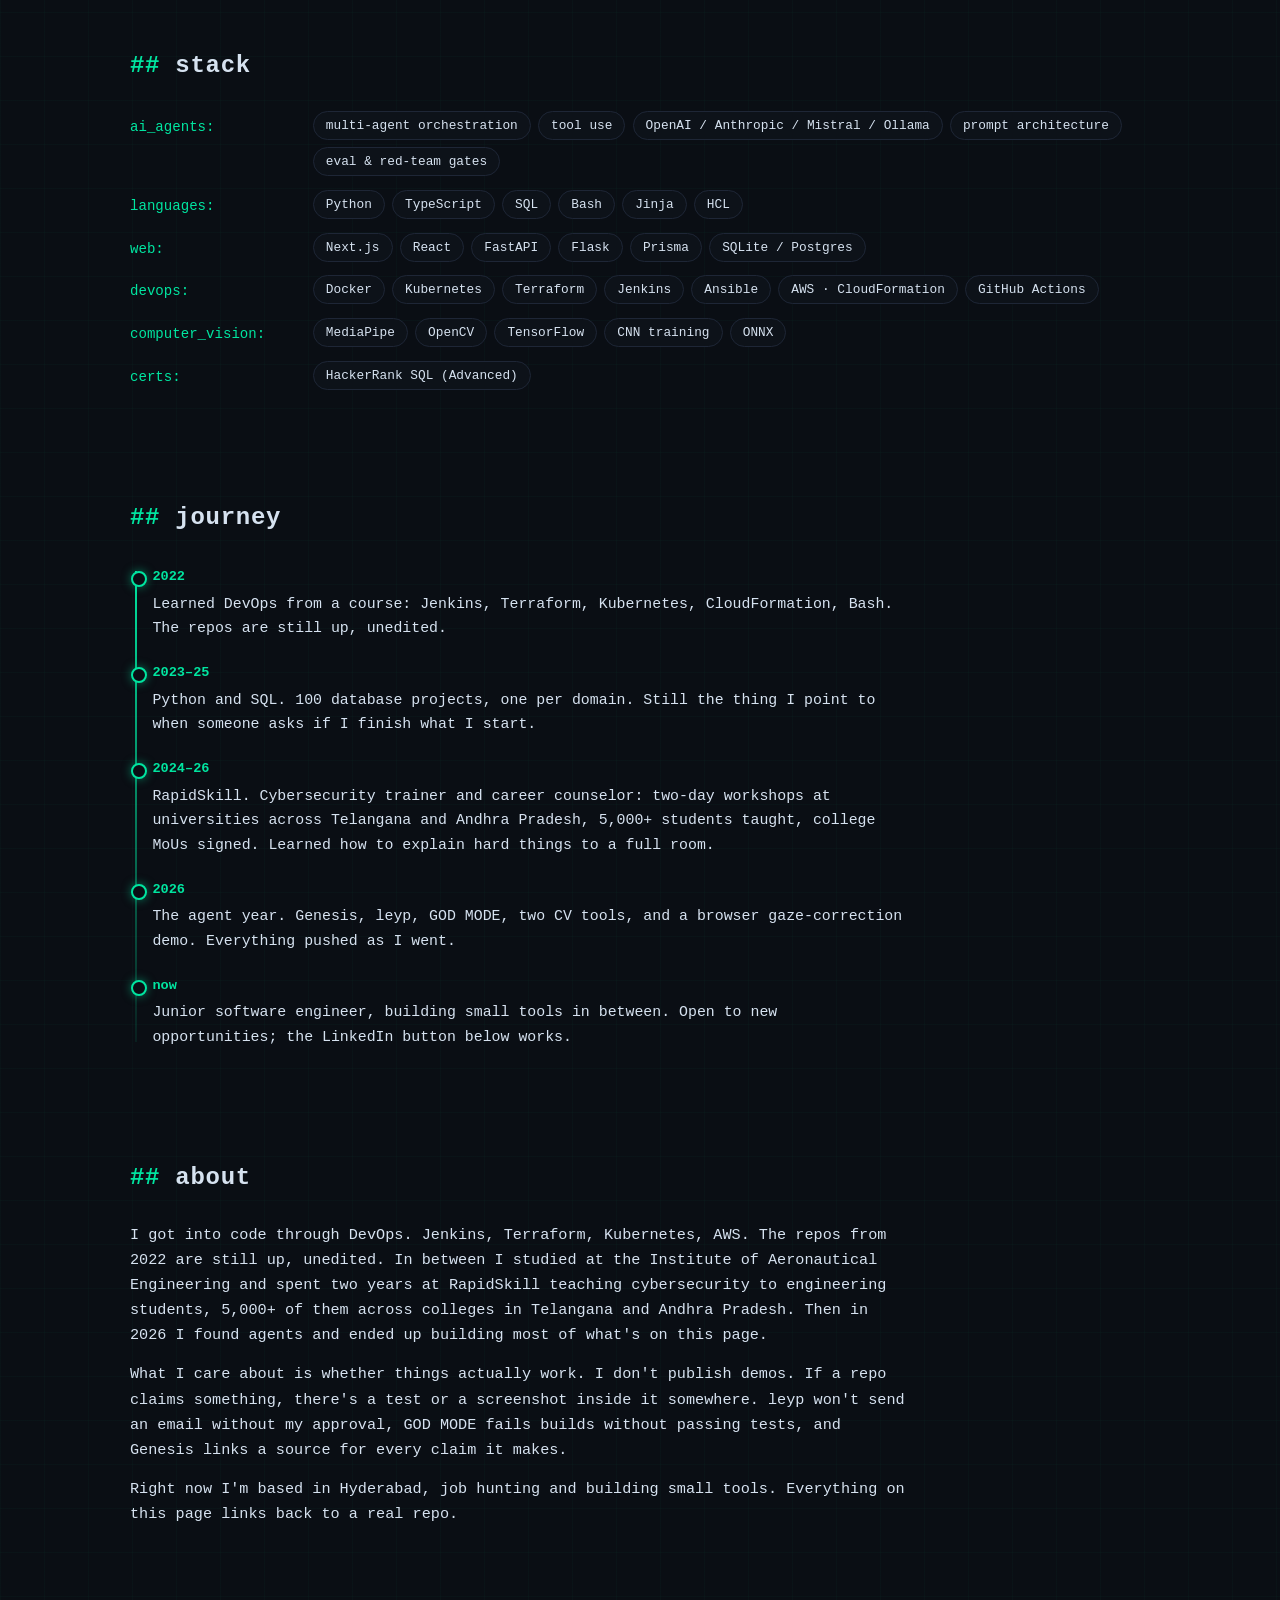
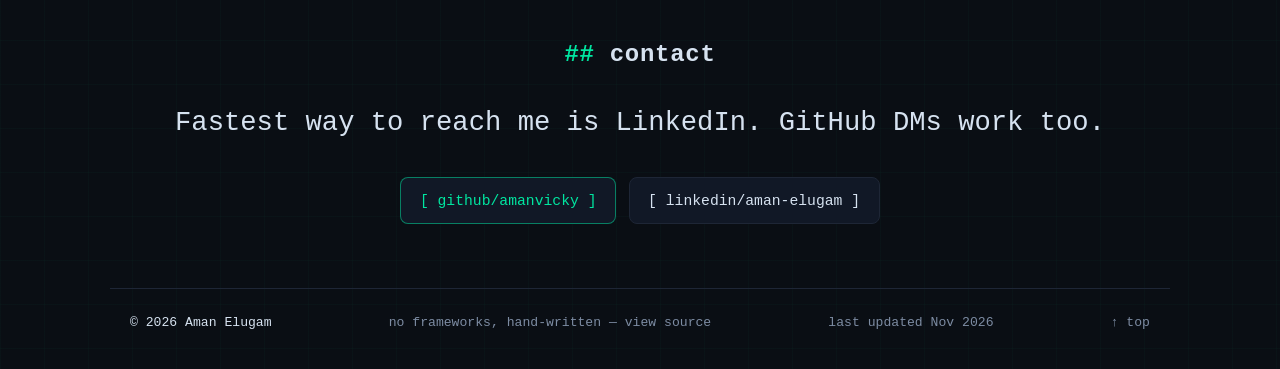
==== commit 83c3026b: "stats: public repos 32 -> 38 — the tile had drifted; verified against the GitHub API count today" ====
--- a/index.html
+++ b/index.html
@@ -77,7 +77,7 @@
       <a class="btn" href="https://www.linkedin.com/in/aman-elugam/" target="_blank" rel="noopener">[ linkedin ]</a>
     </div>
     <div class="stats reveal" aria-label="GitHub stats">
-      <div class="stat"><span class="stat-num" data-stat="repos">32</span><span class="stat-label">public repos</span></div>
+      <div class="stat"><span class="stat-num" data-stat="repos">38</span><span class="stat-label">public repos</span></div>
       <div class="stat"><span class="stat-num" data-stat="students">5000+</span><span class="stat-label">students taught</span></div>
       <div class="stat"><span class="stat-num" data-stat="years">4</span><span class="stat-label">years on github</span></div>
       <div class="stat"><span class="stat-num" data-stat="tests">115</span><span class="stat-label">tests in CI</span></div>
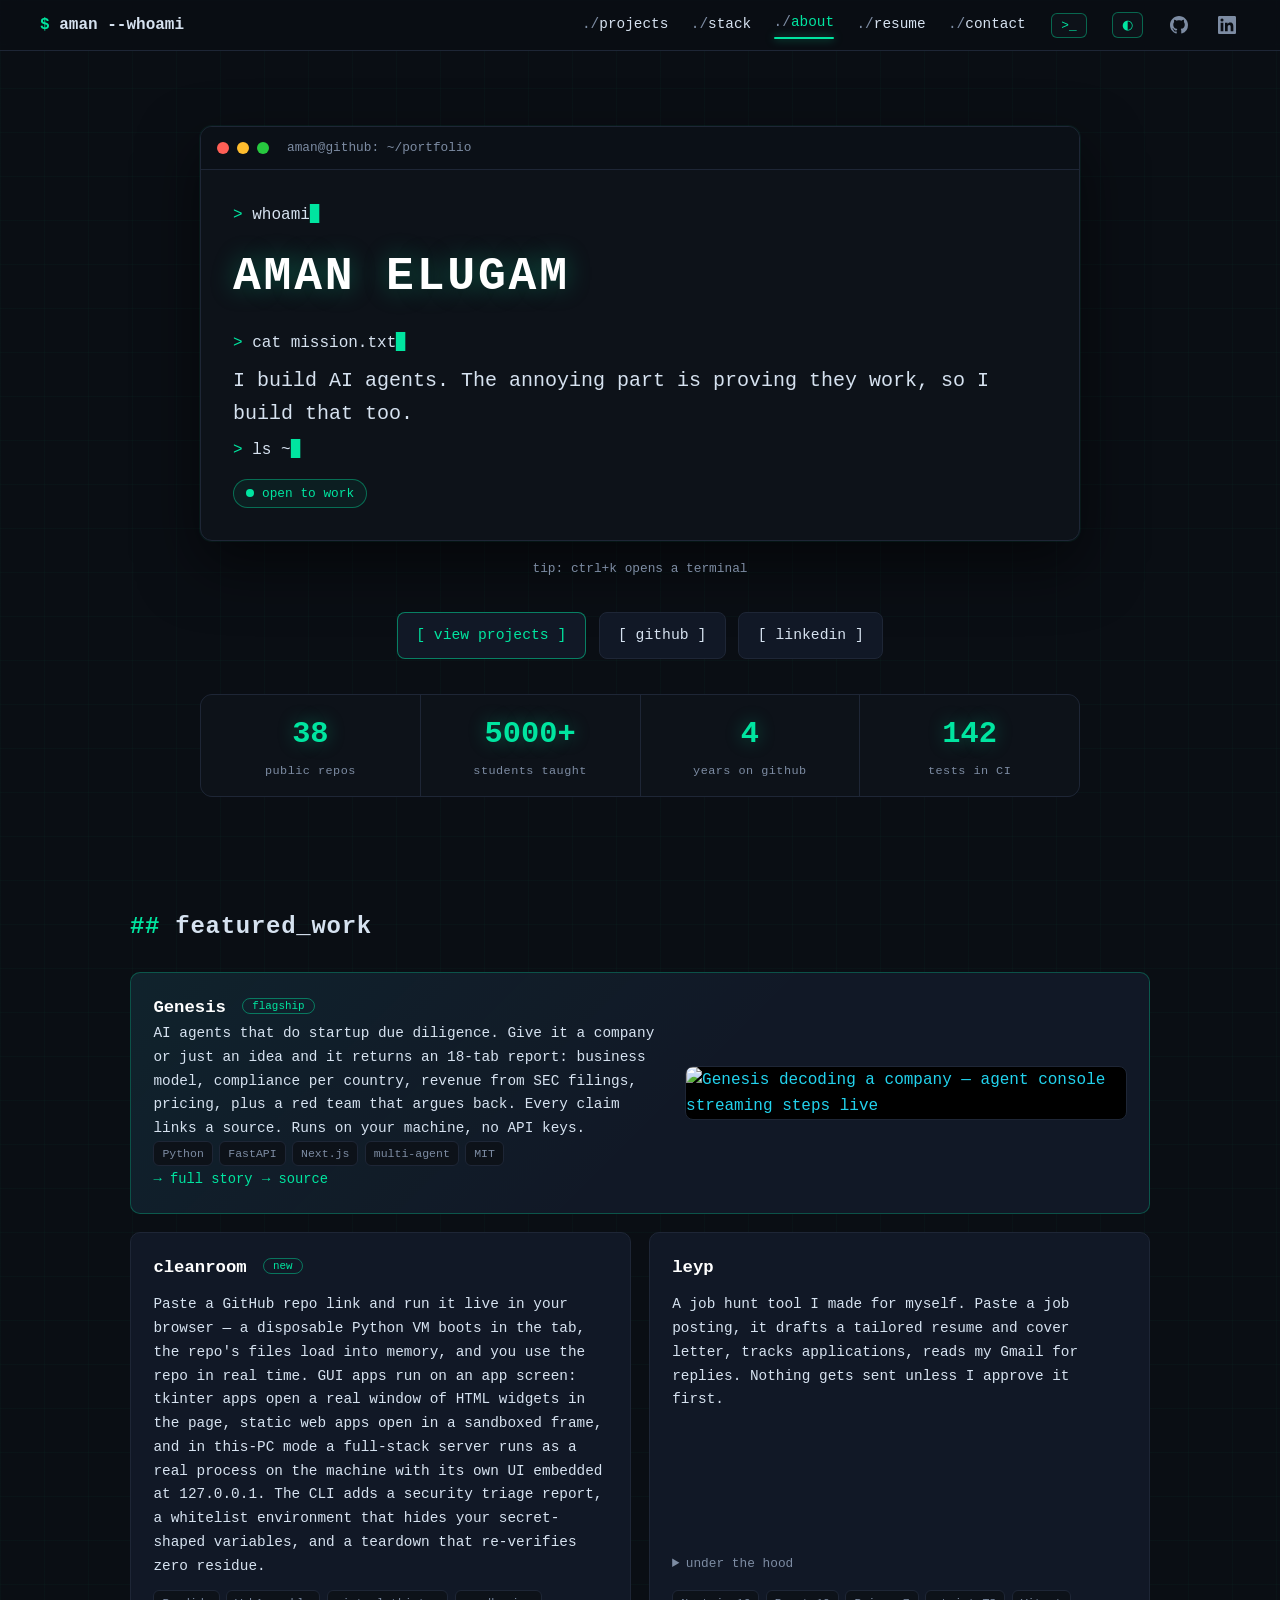
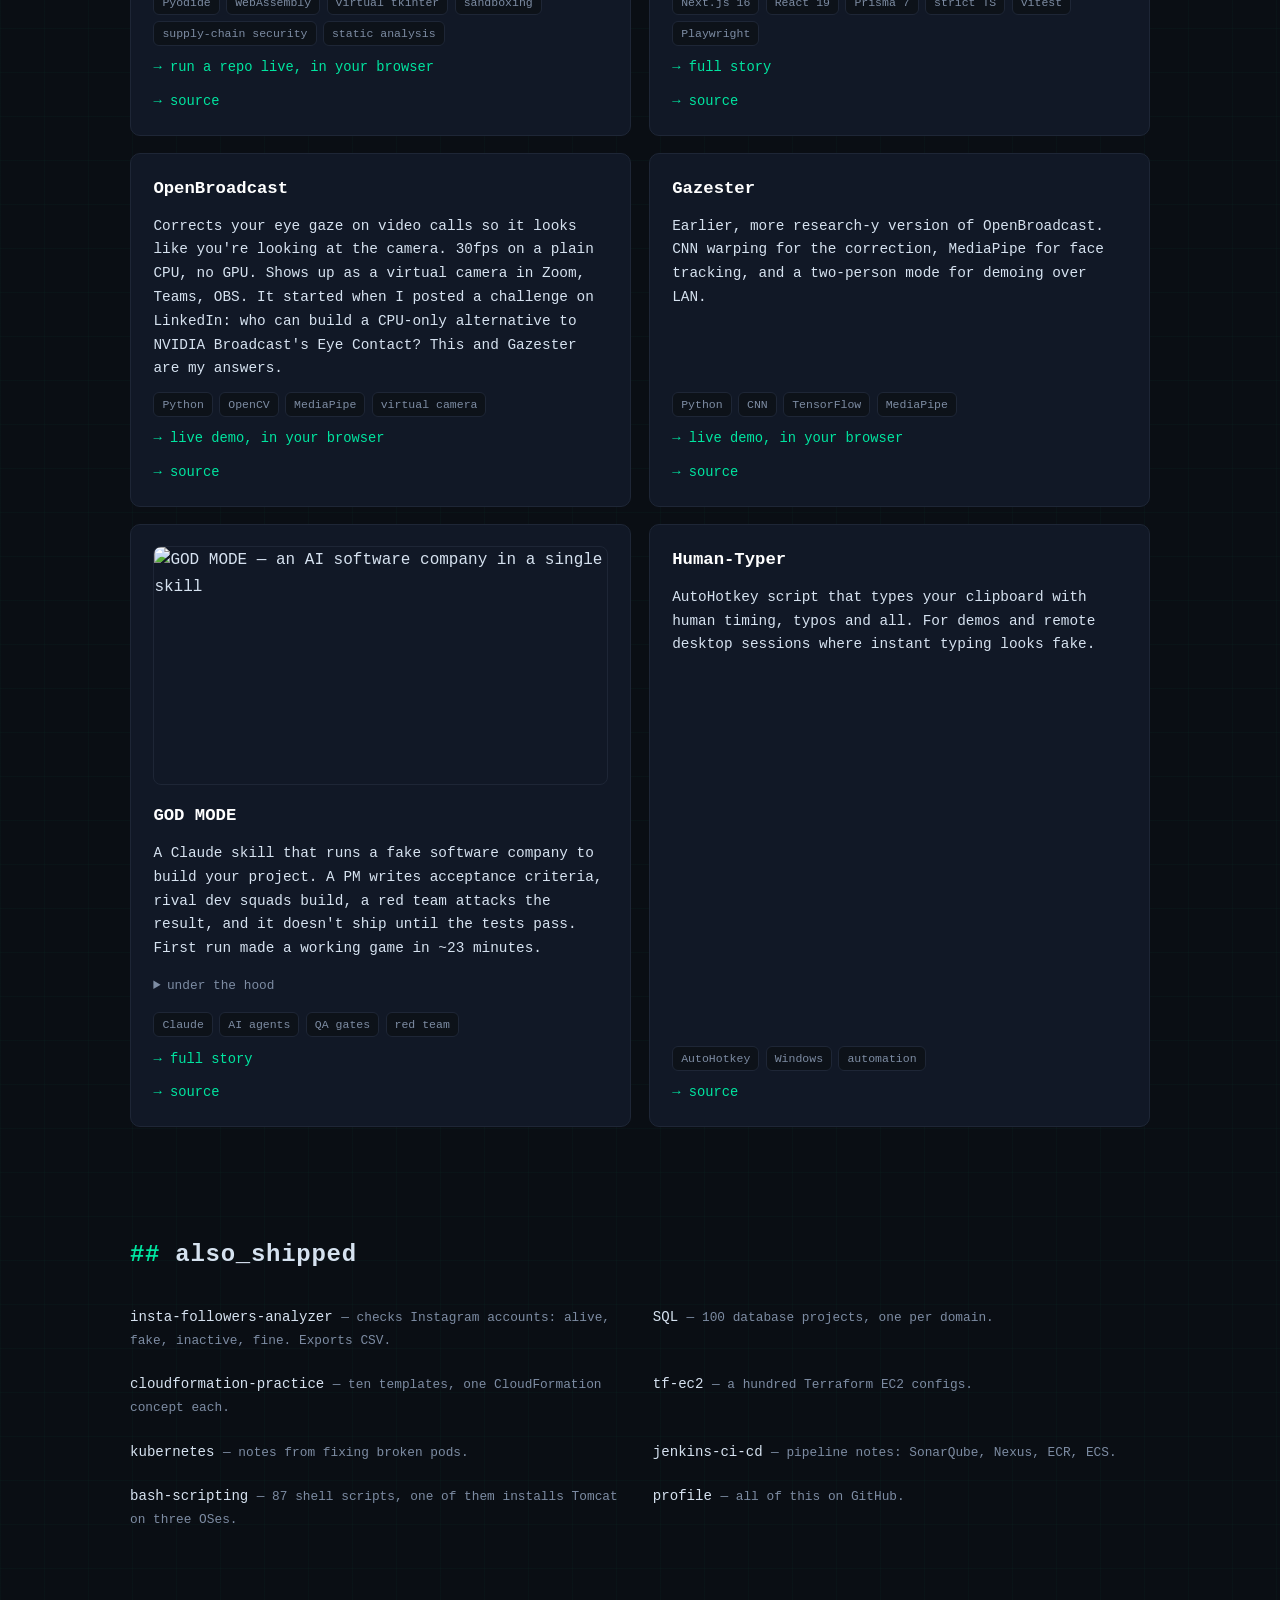
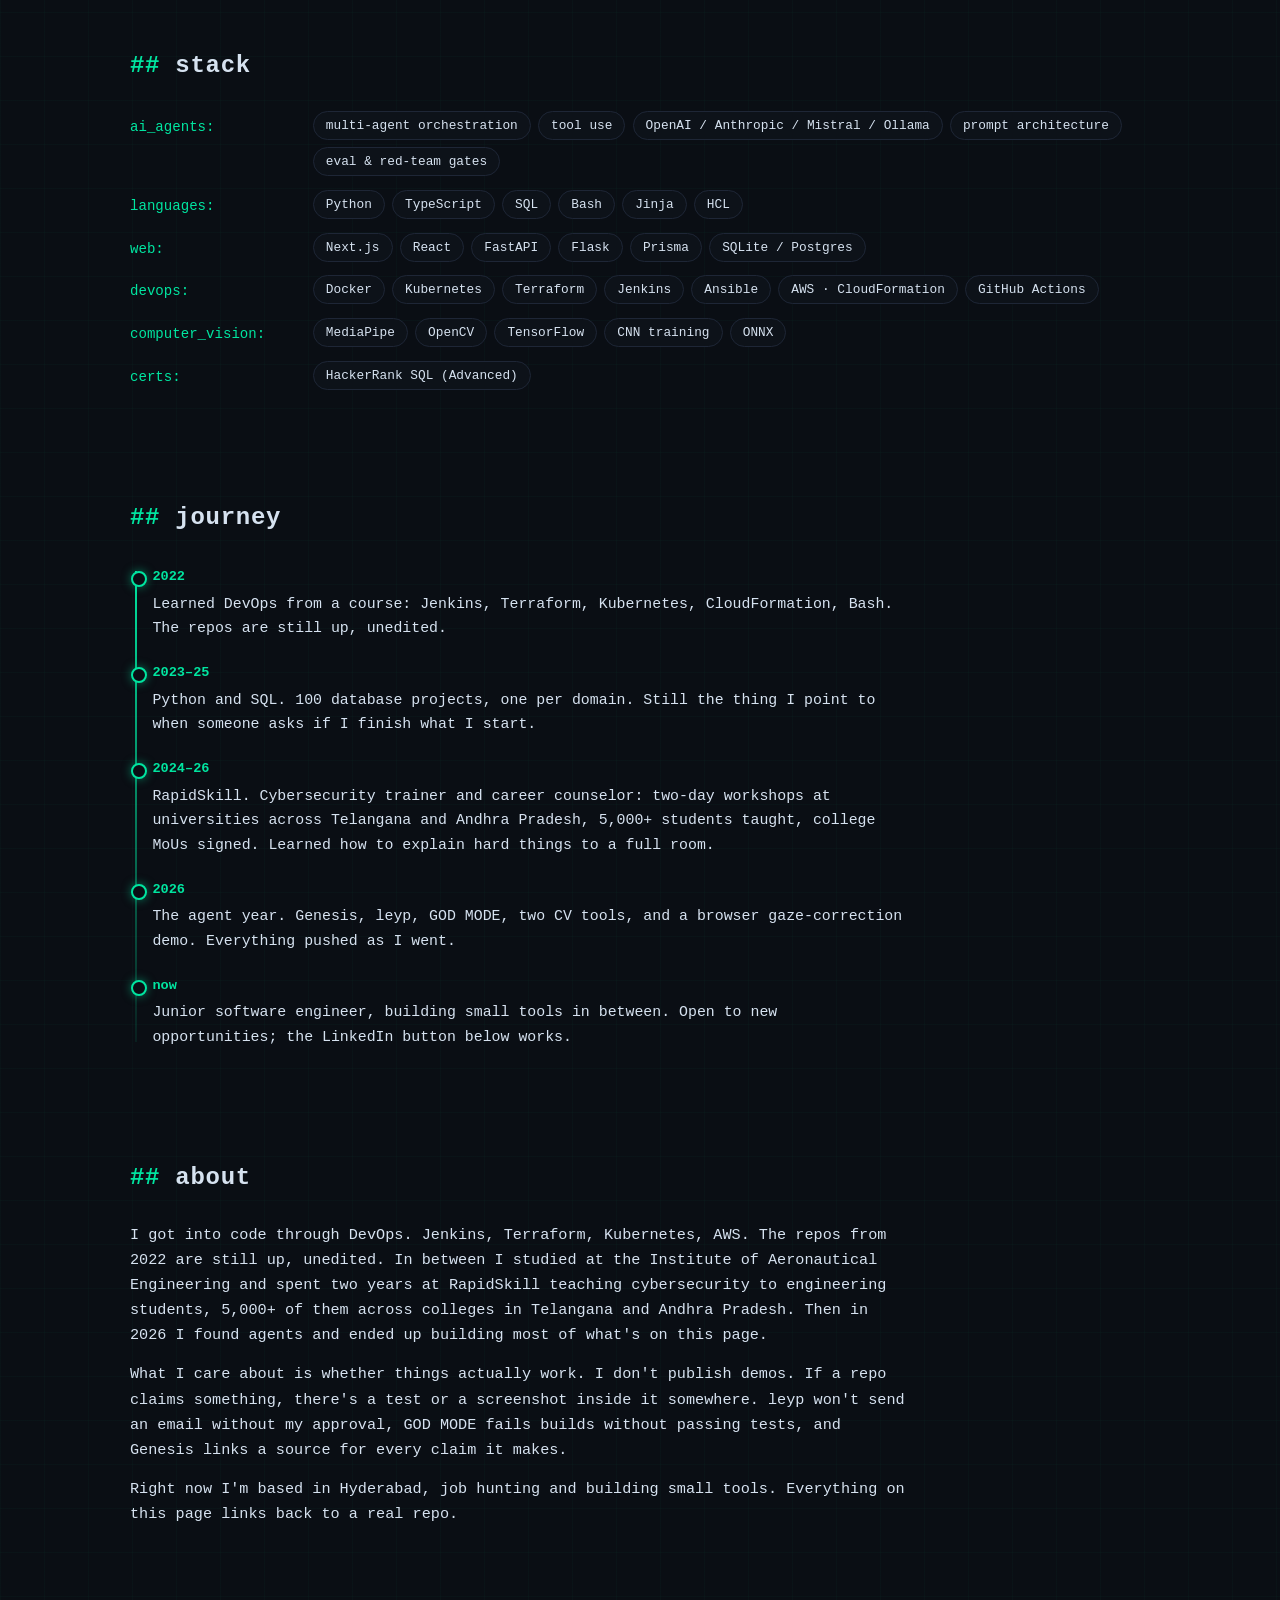
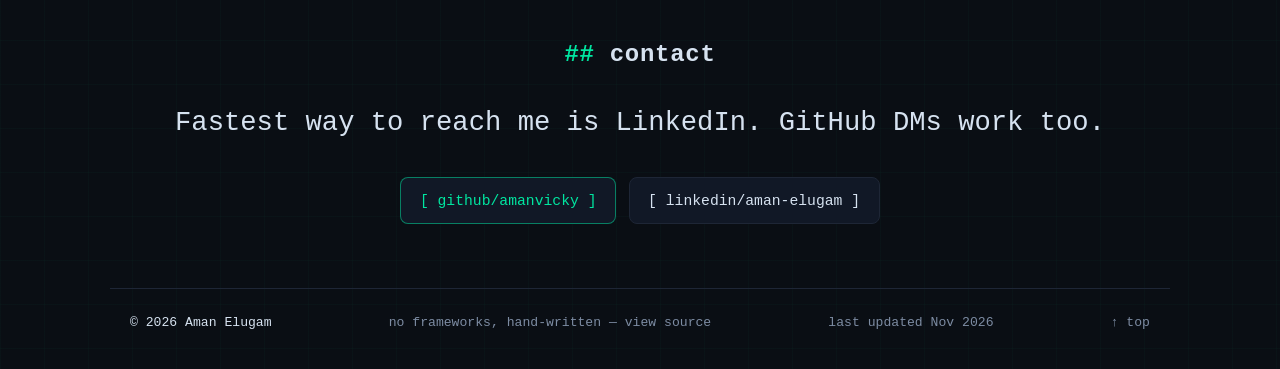
==== commit aa752405: "stats: 142 tests in CI (proctree joins — 27 real-process tests on ubuntu+windows, node 18+22)" ====
--- a/index.html
+++ b/index.html
@@ -80,7 +80,7 @@
       <div class="stat"><span class="stat-num" data-stat="repos">38</span><span class="stat-label">public repos</span></div>
       <div class="stat"><span class="stat-num" data-stat="students">5000+</span><span class="stat-label">students taught</span></div>
       <div class="stat"><span class="stat-num" data-stat="years">4</span><span class="stat-label">years on github</span></div>
-      <div class="stat"><span class="stat-num" data-stat="tests">115</span><span class="stat-label">tests in CI</span></div>
+      <div class="stat"><span class="stat-num" data-stat="tests">142</span><span class="stat-label">tests in CI</span></div>
     </div>
   </header>
 
